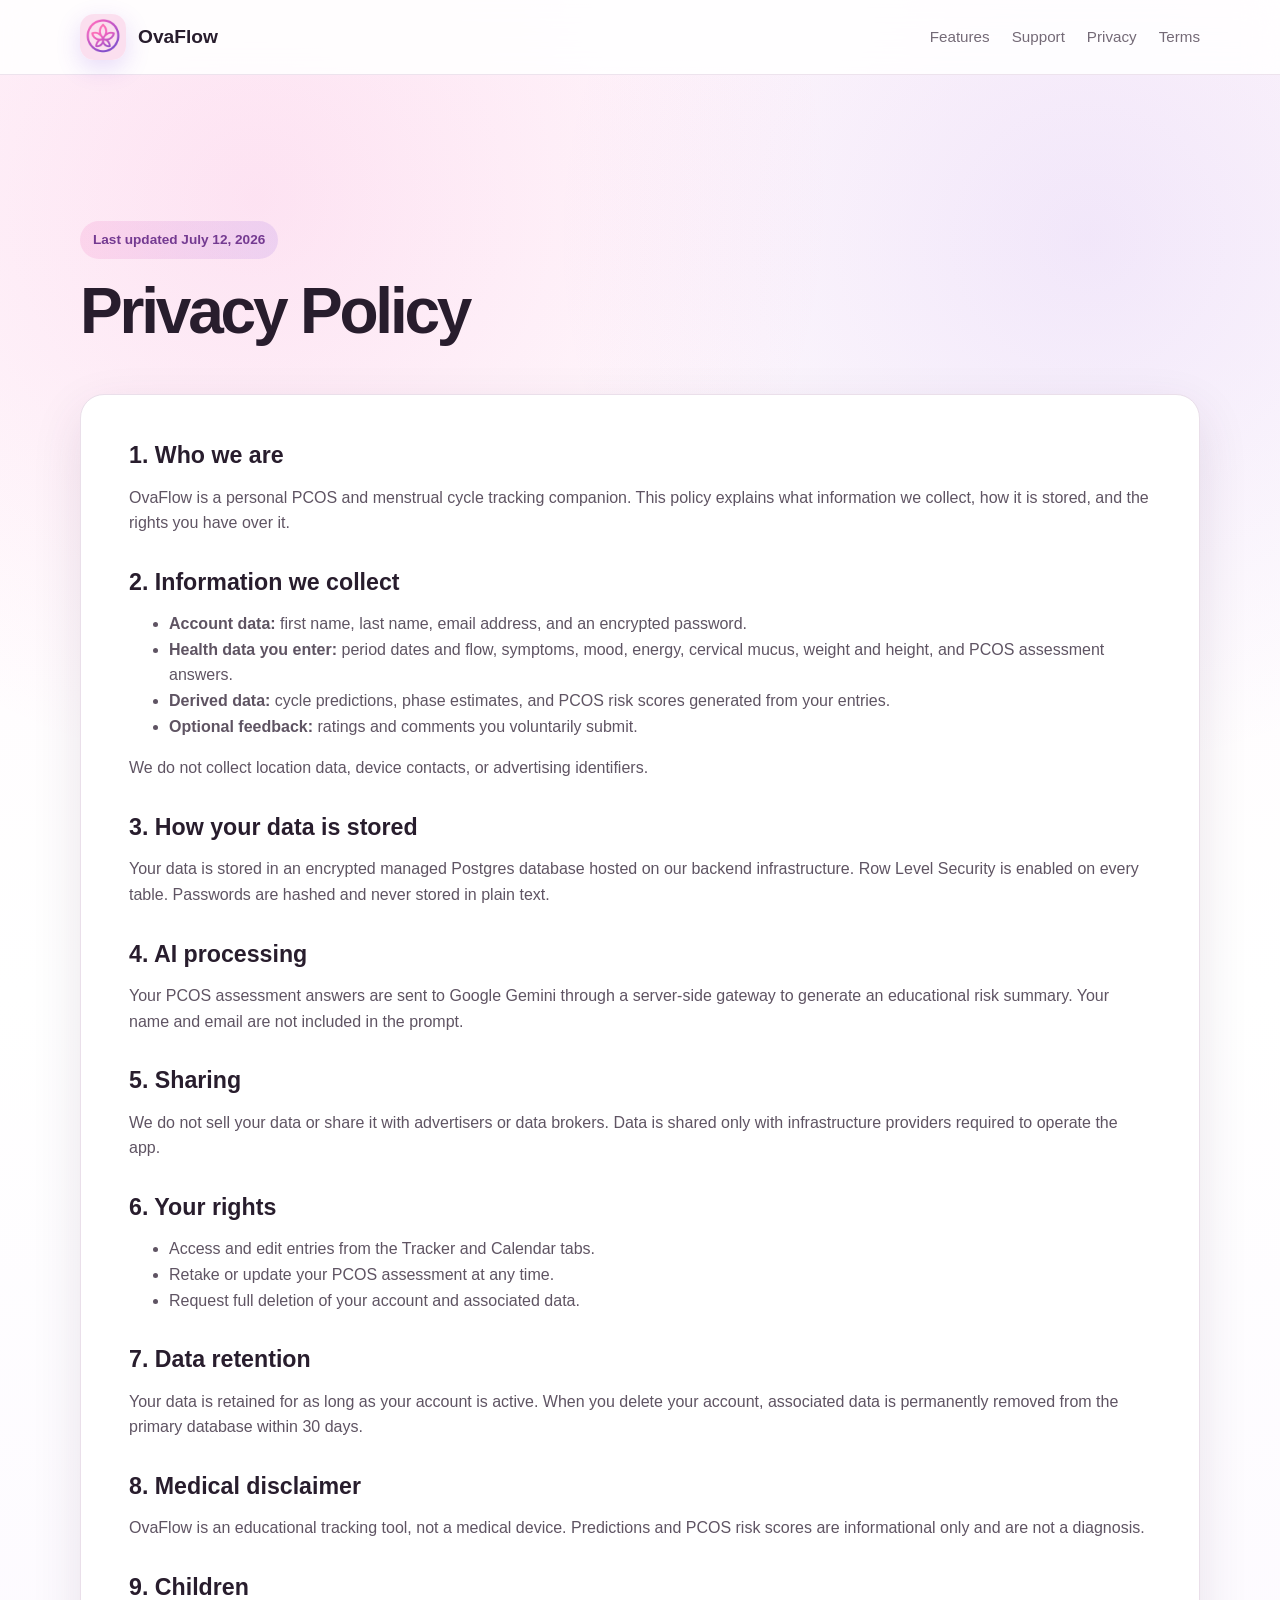
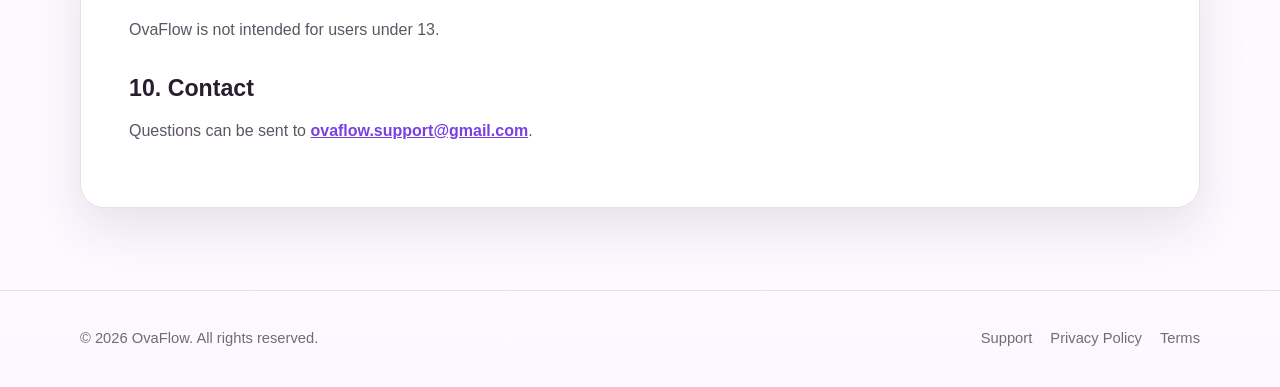
==== privacy.html @ c5e87efd "Add files via upload" ====
<!doctype html><html lang="en"><head><meta charset="utf-8"><meta name="viewport" content="width=device-width,initial-scale=1"><title>Privacy Policy — OvaFlow</title><link rel="icon" href="ovaflow-logo.png"><link rel="stylesheet" href="style.css"></head><body>
<header class="nav"><div class="container nav-inner"><a class="brand" href="index.html"><img src="ovaflow-logo.png" alt="OvaFlow logo"><span>OvaFlow</span></a><nav class="nav-links"><a href="index.html#features">Features</a><a href="support.html">Support</a><a href="privacy.html">Privacy</a><a href="terms.html">Terms</a></nav></div></header>
<main class="section"><div class="container"><div class="page-hero"><span class="eyebrow">Last updated July 12, 2026</span><h1>Privacy Policy</h1></div><article class="prose"><h2>1. Who we are</h2><p>OvaFlow is a personal PCOS and menstrual cycle tracking companion. This policy explains what information we collect, how it is stored, and the rights you have over it.</p><h2>2. Information we collect</h2><ul><li><strong>Account data:</strong> first name, last name, email address, and an encrypted password.</li><li><strong>Health data you enter:</strong> period dates and flow, symptoms, mood, energy, cervical mucus, weight and height, and PCOS assessment answers.</li><li><strong>Derived data:</strong> cycle predictions, phase estimates, and PCOS risk scores generated from your entries.</li><li><strong>Optional feedback:</strong> ratings and comments you voluntarily submit.</li></ul><p>We do not collect location data, device contacts, or advertising identifiers.</p><h2>3. How your data is stored</h2><p>Your data is stored in an encrypted managed Postgres database hosted on our backend infrastructure. Row Level Security is enabled on every table. Passwords are hashed and never stored in plain text.</p><h2>4. AI processing</h2><p>Your PCOS assessment answers are sent to Google Gemini through a server-side gateway to generate an educational risk summary. Your name and email are not included in the prompt.</p><h2>5. Sharing</h2><p>We do not sell your data or share it with advertisers or data brokers. Data is shared only with infrastructure providers required to operate the app.</p><h2>6. Your rights</h2><ul><li>Access and edit entries from the Tracker and Calendar tabs.</li><li>Retake or update your PCOS assessment at any time.</li><li>Request full deletion of your account and associated data.</li></ul><h2>7. Data retention</h2><p>Your data is retained for as long as your account is active. When you delete your account, associated data is permanently removed from the primary database within 30 days.</p><h2>8. Medical disclaimer</h2><p>OvaFlow is an educational tracking tool, not a medical device. Predictions and PCOS risk scores are informational only and are not a diagnosis.</p><h2>9. Children</h2><p>OvaFlow is not intended for users under 13.</p><h2>10. Contact</h2><p>Questions can be sent to <a href="mailto:ovaflow.support@gmail.com"><strong>ovaflow.support@gmail.com</strong></a>.</p></article></div></main><footer class="footer"><div class="container footer-inner"><div>© 2026 OvaFlow. All rights reserved.</div><div class="footer-links"><a href="support.html">Support</a><a href="privacy.html">Privacy Policy</a><a href="terms.html">Terms</a></div></div></footer></body></html>
---- style.css ----
:root{--text:#281d2d;--muted:#746a77;--pink:#ef3ba5;--purple:#7a3fe0;--border:#eadfea;--shadow:0 18px 50px rgba(70,40,80,.12)}
*{box-sizing:border-box}html{scroll-behavior:smooth}body{margin:0;font-family:Inter,-apple-system,BlinkMacSystemFont,"Segoe UI",sans-serif;color:var(--text);background:radial-gradient(circle at 20% 10%,rgba(239,59,165,.12),transparent 28%),radial-gradient(circle at 85% 12%,rgba(122,63,224,.1),transparent 26%),linear-gradient(180deg,#fff8fc,#fff 50%,#fcf8ff);line-height:1.6}a{color:inherit;text-decoration:none}img{display:block;max-width:100%}.container{width:min(1120px,calc(100% - 32px));margin:auto}.nav{position:sticky;top:0;z-index:10;background:rgba(255,255,255,.88);backdrop-filter:blur(16px);border-bottom:1px solid rgba(234,223,234,.85)}.nav-inner{min-height:74px;display:flex;align-items:center;justify-content:space-between;gap:22px}.brand{display:flex;align-items:center;gap:12px;font-weight:800;font-size:1.2rem}.brand img{width:46px;height:46px;border-radius:14px;object-fit:cover;box-shadow:0 8px 24px rgba(122,63,224,.18)}.nav-links{display:flex;gap:22px;color:var(--muted);font-size:.95rem}.nav-links a:hover{color:var(--purple)}.hero{padding:88px 0 72px}.hero-grid{display:grid;grid-template-columns:1.05fr .95fr;gap:64px;align-items:center}.eyebrow{display:inline-flex;padding:8px 13px;border-radius:999px;background:linear-gradient(90deg,rgba(239,59,165,.12),rgba(122,63,224,.12));color:#743a91;font-size:.85rem;font-weight:800;margin-bottom:20px}h1{margin:0 0 22px;font-size:clamp(2.8rem,6vw,5.1rem);line-height:1.02;letter-spacing:-.05em}.hero p{color:var(--muted);font-size:1.15rem;max-width:650px}.actions{display:flex;flex-wrap:wrap;gap:14px;margin-top:30px}.btn{min-height:50px;display:inline-flex;align-items:center;justify-content:center;padding:0 20px;border-radius:15px;font-weight:800;transition:.2s}.btn-primary{color:white;background:linear-gradient(90deg,var(--pink),var(--purple));box-shadow:0 14px 30px rgba(160,61,190,.24)}.btn-secondary{background:#fff;border:1px solid var(--border)}.btn:hover{transform:translateY(-2px)}.phone{width:min(390px,90vw);margin:auto;border:10px solid #211824;border-radius:44px;padding:8px;background:#211824;box-shadow:var(--shadow);overflow:hidden}.phone img{width:100%;border-radius:31px}.section{padding:82px 0}.section.alt{background:rgba(248,240,250,.68)}.section-head{max-width:720px;margin-bottom:38px}.section h2{margin:0 0 14px;font-size:clamp(2rem,4vw,3.15rem);line-height:1.1}.section-head p,.card p,.page-hero p{color:var(--muted)}.grid-3{display:grid;grid-template-columns:repeat(3,1fr);gap:22px}.card{background:#fff;border:1px solid var(--border);border-radius:22px;padding:25px;box-shadow:0 12px 34px rgba(69,35,78,.06)}.icon{width:50px;height:50px;display:grid;place-items:center;border-radius:15px;background:linear-gradient(145deg,rgba(239,59,165,.14),rgba(122,63,224,.14));margin-bottom:18px;font-size:1.3rem}.card h3{margin:0 0 8px}.notice{padding:20px 22px;border-radius:16px;border:1px solid var(--border);background:linear-gradient(90deg,rgba(239,59,165,.08),rgba(122,63,224,.08));color:#584c5c}.page-hero{padding:64px 0 28px}.page-hero h1{font-size:clamp(2.4rem,5vw,4.3rem)}.prose{background:#fff;border:1px solid var(--border);border-radius:24px;padding:clamp(24px,5vw,48px);box-shadow:var(--shadow)}.prose h2{margin-top:34px;font-size:1.45rem}.prose h2:first-child{margin-top:0}.prose p,.prose li{color:#5f5463}.prose a{color:var(--purple);text-decoration:underline}.faq details{background:#fff;border:1px solid var(--border);border-radius:16px;padding:18px 20px;margin-bottom:12px}.faq summary{cursor:pointer;font-weight:800}.faq p{color:var(--muted)}.footer{padding:36px 0;border-top:1px solid var(--border);color:var(--muted);font-size:.92rem}.footer-inner{display:flex;justify-content:space-between;gap:24px;flex-wrap:wrap}.footer-links{display:flex;gap:18px;flex-wrap:wrap}@media(max-width:860px){.hero-grid,.grid-3{grid-template-columns:1fr}.hero{padding-top:58px}.nav-links{display:none}}
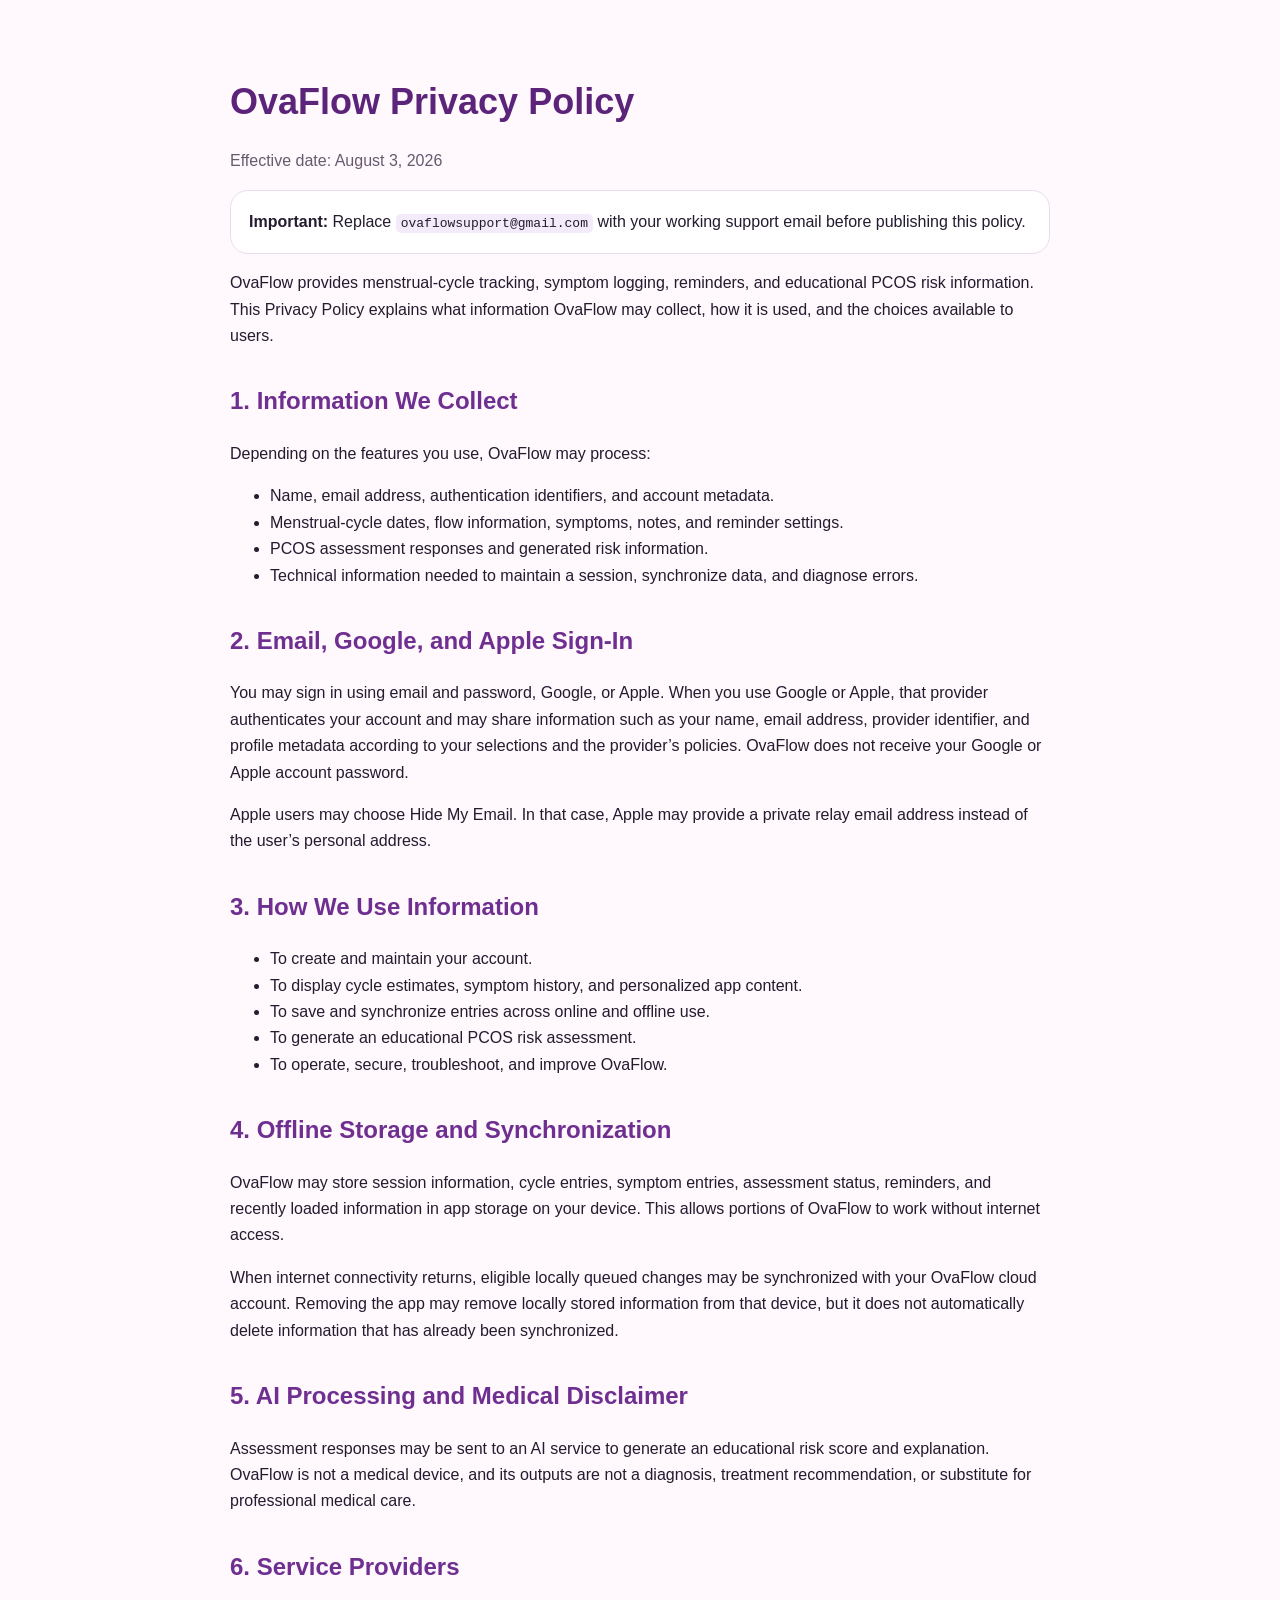
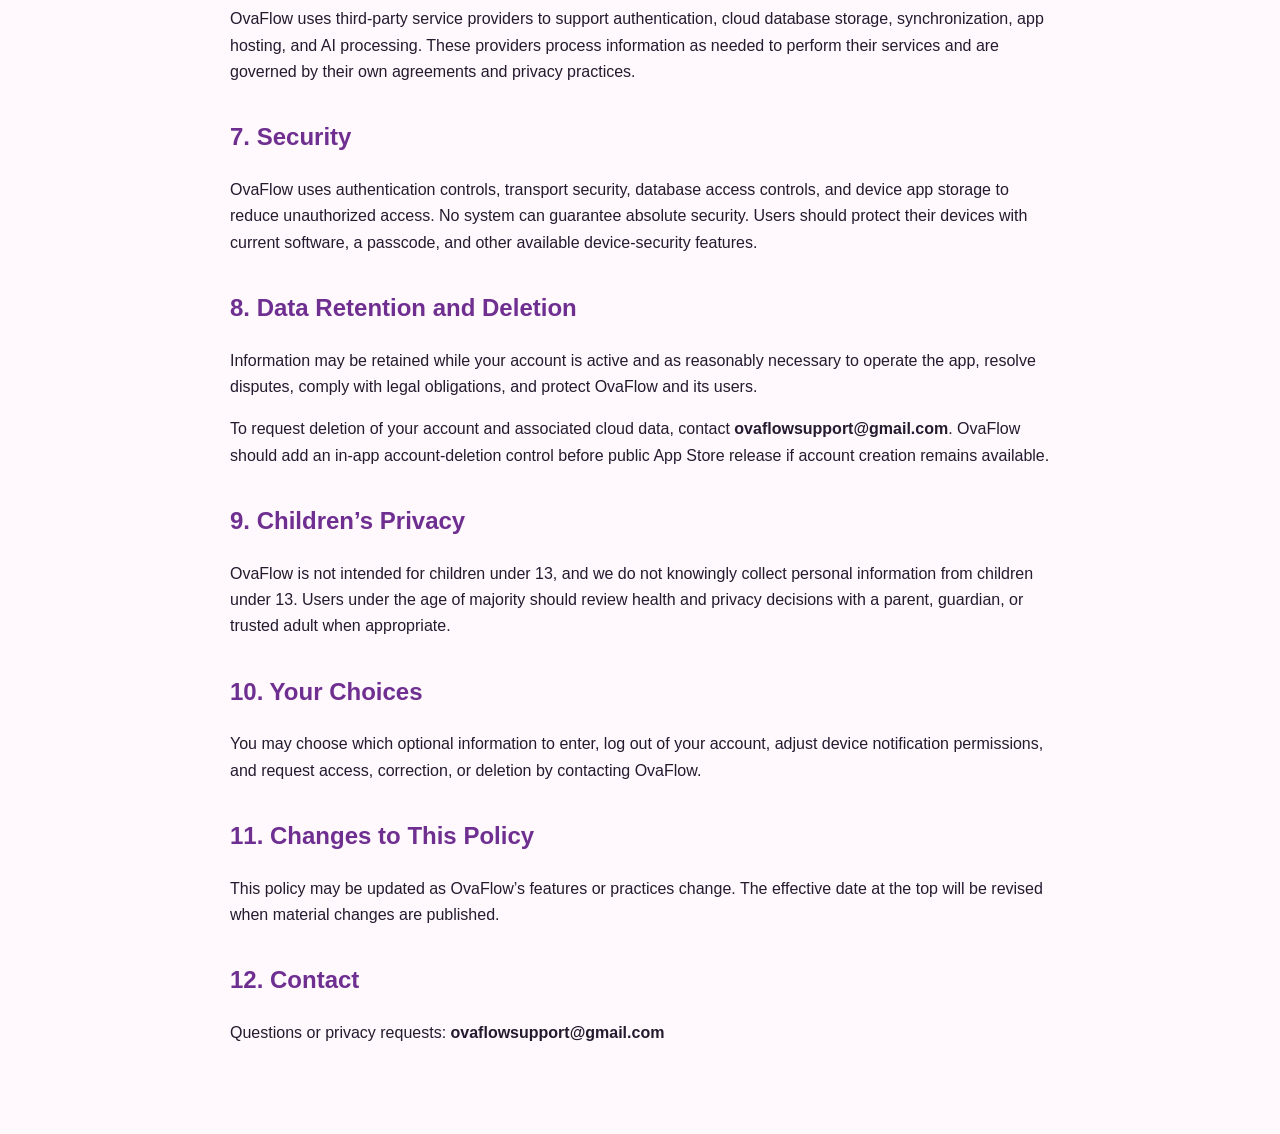
==== commit 502b1fed: "Add files via upload" ====
--- a/privacy.html
+++ b/privacy.html
@@ -1,3 +1,157 @@
-<!doctype html><html lang="en"><head><meta charset="utf-8"><meta name="viewport" content="width=device-width,initial-scale=1"><title>Privacy Policy — OvaFlow</title><link rel="icon" href="ovaflow-logo.png"><link rel="stylesheet" href="style.css"></head><body>
-<header class="nav"><div class="container nav-inner"><a class="brand" href="index.html"><img src="ovaflow-logo.png" alt="OvaFlow logo"><span>OvaFlow</span></a><nav class="nav-links"><a href="index.html#features">Features</a><a href="support.html">Support</a><a href="privacy.html">Privacy</a><a href="terms.html">Terms</a></nav></div></header>
-<main class="section"><div class="container"><div class="page-hero"><span class="eyebrow">Last updated July 12, 2026</span><h1>Privacy Policy</h1></div><article class="prose"><h2>1. Who we are</h2><p>OvaFlow is a personal PCOS and menstrual cycle tracking companion. This policy explains what information we collect, how it is stored, and the rights you have over it.</p><h2>2. Information we collect</h2><ul><li><strong>Account data:</strong> first name, last name, email address, and an encrypted password.</li><li><strong>Health data you enter:</strong> period dates and flow, symptoms, mood, energy, cervical mucus, weight and height, and PCOS assessment answers.</li><li><strong>Derived data:</strong> cycle predictions, phase estimates, and PCOS risk scores generated from your entries.</li><li><strong>Optional feedback:</strong> ratings and comments you voluntarily submit.</li></ul><p>We do not collect location data, device contacts, or advertising identifiers.</p><h2>3. How your data is stored</h2><p>Your data is stored in an encrypted managed Postgres database hosted on our backend infrastructure. Row Level Security is enabled on every table. Passwords are hashed and never stored in plain text.</p><h2>4. AI processing</h2><p>Your PCOS assessment answers are sent to Google Gemini through a server-side gateway to generate an educational risk summary. Your name and email are not included in the prompt.</p><h2>5. Sharing</h2><p>We do not sell your data or share it with advertisers or data brokers. Data is shared only with infrastructure providers required to operate the app.</p><h2>6. Your rights</h2><ul><li>Access and edit entries from the Tracker and Calendar tabs.</li><li>Retake or update your PCOS assessment at any time.</li><li>Request full deletion of your account and associated data.</li></ul><h2>7. Data retention</h2><p>Your data is retained for as long as your account is active. When you delete your account, associated data is permanently removed from the primary database within 30 days.</p><h2>8. Medical disclaimer</h2><p>OvaFlow is an educational tracking tool, not a medical device. Predictions and PCOS risk scores are informational only and are not a diagnosis.</p><h2>9. Children</h2><p>OvaFlow is not intended for users under 13.</p><h2>10. Contact</h2><p>Questions can be sent to <a href="mailto:ovaflow.support@gmail.com"><strong>ovaflow.support@gmail.com</strong></a>.</p></article></div></main><footer class="footer"><div class="container footer-inner"><div>© 2026 OvaFlow. All rights reserved.</div><div class="footer-links"><a href="support.html">Support</a><a href="privacy.html">Privacy Policy</a><a href="terms.html">Terms</a></div></div></footer></body></html>
+<!doctype html>
+<html lang="en">
+<head>
+  <meta charset="utf-8" />
+  <meta name="viewport" content="width=device-width, initial-scale=1" />
+  <title>OvaFlow Privacy Policy</title>
+  <meta
+    name="description"
+    content="Privacy Policy for OvaFlow, a PCOS and menstrual-cycle tracking application."
+  />
+  <style>
+    :root { color-scheme: light; font-family: -apple-system, BlinkMacSystemFont, "Segoe UI", sans-serif; }
+    body { margin: 0; background: #fff8fc; color: #241b2f; line-height: 1.65; }
+    main { max-width: 820px; margin: 0 auto; padding: 48px 22px 72px; }
+    h1 { color: #5b247a; font-size: 2.25rem; margin-bottom: .25rem; }
+    h2 { color: #6f2f91; margin-top: 2rem; }
+    .meta, .note { color: #665b6e; }
+    .card { background: white; border: 1px solid #eadcf0; border-radius: 18px; padding: 18px; }
+    a { color: #6f2f91; }
+    code { background: #f3eafa; padding: 2px 5px; border-radius: 5px; }
+  </style>
+</head>
+<body>
+<main>
+  <h1>OvaFlow Privacy Policy</h1>
+  <p class="meta">Effective date: August 3, 2026</p>
+
+  <div class="card">
+    <strong>Important:</strong> Replace
+    <code>ovaflowsupport@gmail.com</code> with your working support
+    email before publishing this policy.
+  </div>
+
+  <p>
+    OvaFlow provides menstrual-cycle tracking, symptom logging,
+    reminders, and educational PCOS risk information. This Privacy
+    Policy explains what information OvaFlow may collect, how it is
+    used, and the choices available to users.
+  </p>
+
+  <h2>1. Information We Collect</h2>
+  <p>Depending on the features you use, OvaFlow may process:</p>
+  <ul>
+    <li>Name, email address, authentication identifiers, and account metadata.</li>
+    <li>Menstrual-cycle dates, flow information, symptoms, notes, and reminder settings.</li>
+    <li>PCOS assessment responses and generated risk information.</li>
+    <li>Technical information needed to maintain a session, synchronize data, and diagnose errors.</li>
+  </ul>
+
+  <h2>2. Email, Google, and Apple Sign-In</h2>
+  <p>
+    You may sign in using email and password, Google, or Apple.
+    When you use Google or Apple, that provider authenticates your
+    account and may share information such as your name, email address,
+    provider identifier, and profile metadata according to your
+    selections and the provider’s policies. OvaFlow does not receive
+    your Google or Apple account password.
+  </p>
+  <p>
+    Apple users may choose Hide My Email. In that case, Apple may
+    provide a private relay email address instead of the user’s personal
+    address.
+  </p>
+
+  <h2>3. How We Use Information</h2>
+  <ul>
+    <li>To create and maintain your account.</li>
+    <li>To display cycle estimates, symptom history, and personalized app content.</li>
+    <li>To save and synchronize entries across online and offline use.</li>
+    <li>To generate an educational PCOS risk assessment.</li>
+    <li>To operate, secure, troubleshoot, and improve OvaFlow.</li>
+  </ul>
+
+  <h2>4. Offline Storage and Synchronization</h2>
+  <p>
+    OvaFlow may store session information, cycle entries, symptom
+    entries, assessment status, reminders, and recently loaded
+    information in app storage on your device. This allows portions of
+    OvaFlow to work without internet access.
+  </p>
+  <p>
+    When internet connectivity returns, eligible locally queued changes
+    may be synchronized with your OvaFlow cloud account. Removing the
+    app may remove locally stored information from that device, but it
+    does not automatically delete information that has already been
+    synchronized.
+  </p>
+
+  <h2>5. AI Processing and Medical Disclaimer</h2>
+  <p>
+    Assessment responses may be sent to an AI service to generate an
+    educational risk score and explanation. OvaFlow is not a medical
+    device, and its outputs are not a diagnosis, treatment
+    recommendation, or substitute for professional medical care.
+  </p>
+
+  <h2>6. Service Providers</h2>
+  <p>
+    OvaFlow uses third-party service providers to support authentication,
+    cloud database storage, synchronization, app hosting, and AI
+    processing. These providers process information as needed to perform
+    their services and are governed by their own agreements and privacy
+    practices.
+  </p>
+
+  <h2>7. Security</h2>
+  <p>
+    OvaFlow uses authentication controls, transport security, database
+    access controls, and device app storage to reduce unauthorized
+    access. No system can guarantee absolute security. Users should
+    protect their devices with current software, a passcode, and other
+    available device-security features.
+  </p>
+
+  <h2>8. Data Retention and Deletion</h2>
+  <p>
+    Information may be retained while your account is active and as
+    reasonably necessary to operate the app, resolve disputes, comply
+    with legal obligations, and protect OvaFlow and its users.
+  </p>
+  <p>
+    To request deletion of your account and associated cloud data,
+    contact <strong>ovaflowsupport@gmail.com</strong>. OvaFlow should
+    add an in-app account-deletion control before public App Store
+    release if account creation remains available.
+  </p>
+
+  <h2>9. Children’s Privacy</h2>
+  <p>
+    OvaFlow is not intended for children under 13, and we do not
+    knowingly collect personal information from children under 13.
+    Users under the age of majority should review health and privacy
+    decisions with a parent, guardian, or trusted adult when
+    appropriate.
+  </p>
+
+  <h2>10. Your Choices</h2>
+  <p>
+    You may choose which optional information to enter, log out of your
+    account, adjust device notification permissions, and request access,
+    correction, or deletion by contacting OvaFlow.
+  </p>
+
+  <h2>11. Changes to This Policy</h2>
+  <p>
+    This policy may be updated as OvaFlow’s features or practices
+    change. The effective date at the top will be revised when material
+    changes are published.
+  </p>
+
+  <h2>12. Contact</h2>
+  <p>
+    Questions or privacy requests: <strong>ovaflowsupport@gmail.com</strong>
+  </p>
+</main>
+</body>
+</html>
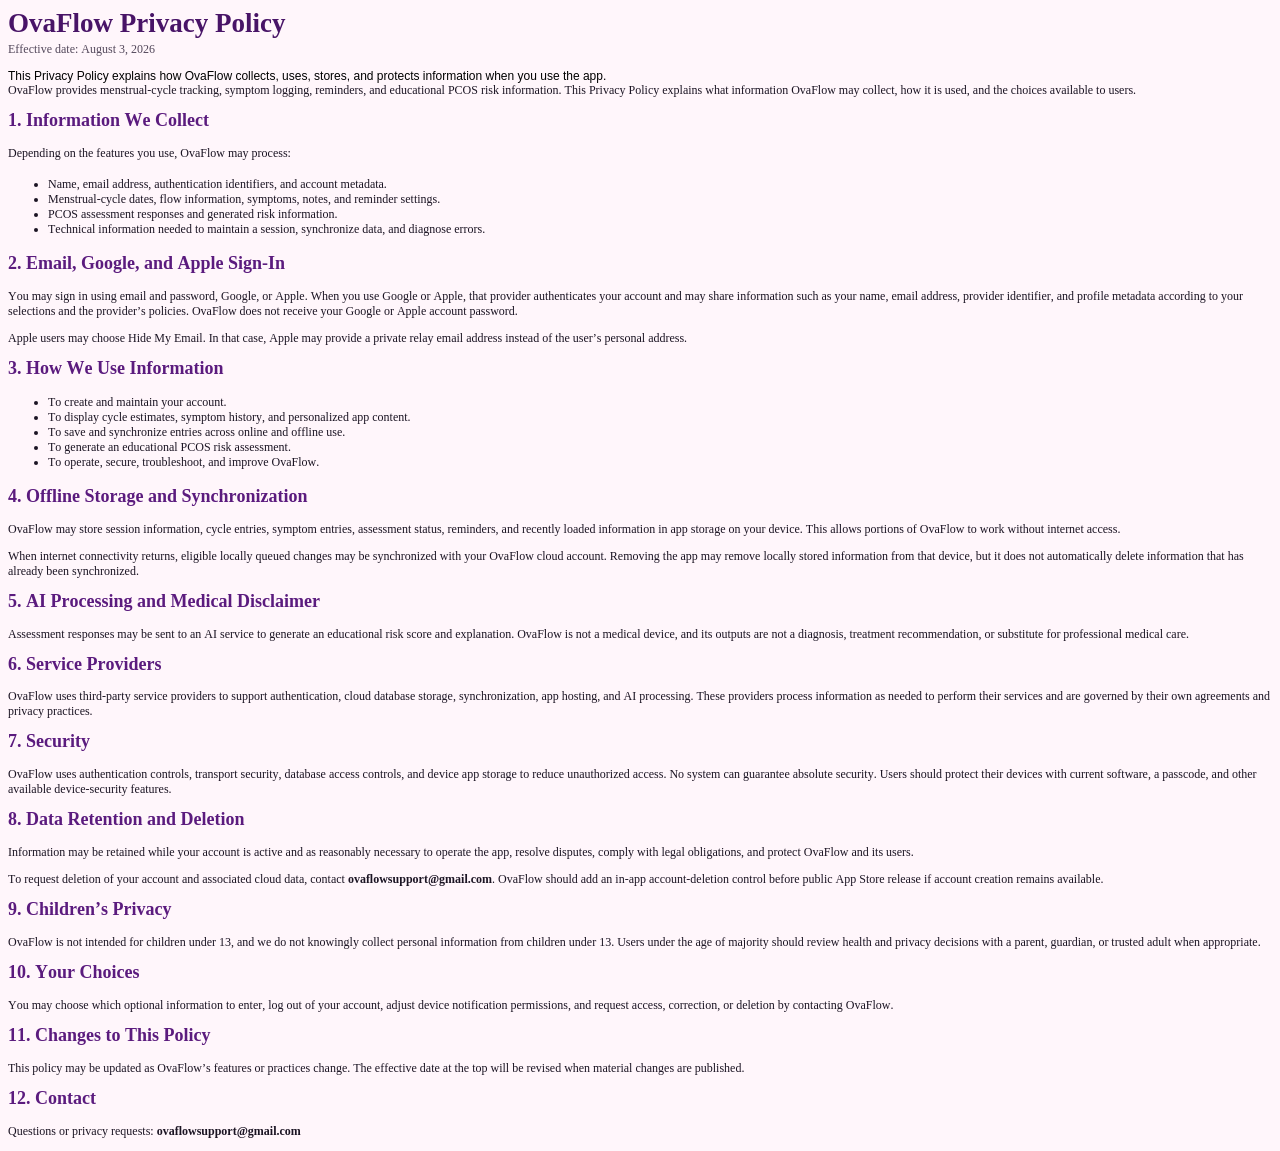
==== commit ee0dc66d: "Add files via upload" ====
--- a/privacy.html
+++ b/privacy.html
@@ -1,157 +1,66 @@
-<!doctype html>
-<html lang="en">
+<!DOCTYPE html PUBLIC "-//W3C//DTD HTML 4.01//EN" "http://www.w3.org/TR/html4/strict.dtd">
+<html>
 <head>
-  <meta charset="utf-8" />
-  <meta name="viewport" content="width=device-width, initial-scale=1" />
-  <title>OvaFlow Privacy Policy</title>
-  <meta
-    name="description"
-    content="Privacy Policy for OvaFlow, a PCOS and menstrual-cycle tracking application."
-  />
-  <style>
-    :root { color-scheme: light; font-family: -apple-system, BlinkMacSystemFont, "Segoe UI", sans-serif; }
-    body { margin: 0; background: #fff8fc; color: #241b2f; line-height: 1.65; }
-    main { max-width: 820px; margin: 0 auto; padding: 48px 22px 72px; }
-    h1 { color: #5b247a; font-size: 2.25rem; margin-bottom: .25rem; }
-    h2 { color: #6f2f91; margin-top: 2rem; }
-    .meta, .note { color: #665b6e; }
-    .card { background: white; border: 1px solid #eadcf0; border-radius: 18px; padding: 18px; }
-    a { color: #6f2f91; }
-    code { background: #f3eafa; padding: 2px 5px; border-radius: 5px; }
+  <meta http-equiv="Content-Type" content="text/html; charset=utf-8">
+  <meta http-equiv="Content-Style-Type" content="text/css">
+  <title></title>
+  <meta name="Description" content="Privacy Policy for OvaFlow, a PCOS and menstrual-cycle tracking application.">
+  <meta name="Generator" content="Cocoa HTML Writer">
+  <meta name="CocoaVersion" content="2685.3">
+  <style type="text/css">
+    body {background-color: #fff6fb}
+    p.p2 {margin: 0.0px 0.0px 12.0px 0.0px; font: 12.0px 'Helvetica Neue'; color: #53485b; -webkit-text-stroke: #53485b}
+    p.p3 {margin: 0.0px 0.0px 0.0px 0.0px; font: 12.0px Helvetica; -webkit-text-stroke: #000000}
+    p.p4 {margin: 0.0px 0.0px 12.0px 0.0px; font: 12.0px 'Helvetica Neue'; color: #1b1423; -webkit-text-stroke: #1b1423}
+    li.li6 {margin: 0.0px 0.0px 0.0px 0.0px; font: 12.0px 'Helvetica Neue'; color: #1b1423; -webkit-text-stroke: #1b1423}
+    span.s1 {font-kerning: none}
+    span.s2 {-webkit-text-stroke: 0px #000000}
+    ul.ul1 {list-style-type: disc}
   </style>
 </head>
 <body>
-<main>
-  <h1>OvaFlow Privacy Policy</h1>
-  <p class="meta">Effective date: August 3, 2026</p>
-
-  <div class="card">
-    <strong>Important:</strong> Replace
-    <code>ovaflowsupport@gmail.com</code> with your working support
-    email before publishing this policy.
-  </div>
-
-  <p>
-    OvaFlow provides menstrual-cycle tracking, symptom logging,
-    reminders, and educational PCOS risk information. This Privacy
-    Policy explains what information OvaFlow may collect, how it is
-    used, and the choices available to users.
-  </p>
-
-  <h2>1. Information We Collect</h2>
-  <p>Depending on the features you use, OvaFlow may process:</p>
-  <ul>
-    <li>Name, email address, authentication identifiers, and account metadata.</li>
-    <li>Menstrual-cycle dates, flow information, symptoms, notes, and reminder settings.</li>
-    <li>PCOS assessment responses and generated risk information.</li>
-    <li>Technical information needed to maintain a session, synchronize data, and diagnose errors.</li>
-  </ul>
-
-  <h2>2. Email, Google, and Apple Sign-In</h2>
-  <p>
-    You may sign in using email and password, Google, or Apple.
-    When you use Google or Apple, that provider authenticates your
-    account and may share information such as your name, email address,
-    provider identifier, and profile metadata according to your
-    selections and the provider’s policies. OvaFlow does not receive
-    your Google or Apple account password.
-  </p>
-  <p>
-    Apple users may choose Hide My Email. In that case, Apple may
-    provide a private relay email address instead of the user’s personal
-    address.
-  </p>
-
-  <h2>3. How We Use Information</h2>
-  <ul>
-    <li>To create and maintain your account.</li>
-    <li>To display cycle estimates, symptom history, and personalized app content.</li>
-    <li>To save and synchronize entries across online and offline use.</li>
-    <li>To generate an educational PCOS risk assessment.</li>
-    <li>To operate, secure, troubleshoot, and improve OvaFlow.</li>
-  </ul>
-
-  <h2>4. Offline Storage and Synchronization</h2>
-  <p>
-    OvaFlow may store session information, cycle entries, symptom
-    entries, assessment status, reminders, and recently loaded
-    information in app storage on your device. This allows portions of
-    OvaFlow to work without internet access.
-  </p>
-  <p>
-    When internet connectivity returns, eligible locally queued changes
-    may be synchronized with your OvaFlow cloud account. Removing the
-    app may remove locally stored information from that device, but it
-    does not automatically delete information that has already been
-    synchronized.
-  </p>
-
-  <h2>5. AI Processing and Medical Disclaimer</h2>
-  <p>
-    Assessment responses may be sent to an AI service to generate an
-    educational risk score and explanation. OvaFlow is not a medical
-    device, and its outputs are not a diagnosis, treatment
-    recommendation, or substitute for professional medical care.
-  </p>
-
-  <h2>6. Service Providers</h2>
-  <p>
-    OvaFlow uses third-party service providers to support authentication,
-    cloud database storage, synchronization, app hosting, and AI
-    processing. These providers process information as needed to perform
-    their services and are governed by their own agreements and privacy
-    practices.
-  </p>
-
-  <h2>7. Security</h2>
-  <p>
-    OvaFlow uses authentication controls, transport security, database
-    access controls, and device app storage to reduce unauthorized
-    access. No system can guarantee absolute security. Users should
-    protect their devices with current software, a passcode, and other
-    available device-security features.
-  </p>
-
-  <h2>8. Data Retention and Deletion</h2>
-  <p>
-    Information may be retained while your account is active and as
-    reasonably necessary to operate the app, resolve disputes, comply
-    with legal obligations, and protect OvaFlow and its users.
-  </p>
-  <p>
-    To request deletion of your account and associated cloud data,
-    contact <strong>ovaflowsupport@gmail.com</strong>. OvaFlow should
-    add an in-app account-deletion control before public App Store
-    release if account creation remains available.
-  </p>
-
-  <h2>9. Children’s Privacy</h2>
-  <p>
-    OvaFlow is not intended for children under 13, and we do not
-    knowingly collect personal information from children under 13.
-    Users under the age of majority should review health and privacy
-    decisions with a parent, guardian, or trusted adult when
-    appropriate.
-  </p>
-
-  <h2>10. Your Choices</h2>
-  <p>
-    You may choose which optional information to enter, log out of your
-    account, adjust device notification permissions, and request access,
-    correction, or deletion by contacting OvaFlow.
-  </p>
-
-  <h2>11. Changes to This Policy</h2>
-  <p>
-    This policy may be updated as OvaFlow’s features or practices
-    change. The effective date at the top will be revised when material
-    changes are published.
-  </p>
-
-  <h2>12. Contact</h2>
-  <p>
-    Questions or privacy requests: <strong>ovaflowsupport@gmail.com</strong>
-  </p>
-</main>
+<h1 style="margin: 0.0px 0.0px 3.0px 0.0px; font: 27.0px 'Helvetica Neue'; color: #481467; -webkit-text-stroke: #481467"><span class="s1"><b>OvaFlow Privacy Policy</b></span></h1>
+<p class="p2"><span class="s1">Effective date: August 3, 2026</span></p>
+<p class="p3"><span class="s1">This Privacy Policy explains how OvaFlow collects, uses, stores, and protects information when you use the app.</span></p>
+<p class="p4"><span class="s1">OvaFlow provides menstrual-cycle tracking, symptom logging, reminders, and educational PCOS risk information. This Privacy Policy explains what information OvaFlow may collect, how it is used, and the choices available to users.</span></p>
+<h2 style="margin: 0.0px 0.0px 14.9px 0.0px; font: 18.0px 'Helvetica Neue'; color: #5b1b7e; -webkit-text-stroke: #5b1b7e"><span class="s1"><b>1. Information We Collect</b></span></h2>
+<p class="p4"><span class="s1">Depending on the features you use, OvaFlow may process:</span></p>
+<ul class="ul1">
+  <li class="li6"><span class="s2"></span><span class="s1">Name, email address, authentication identifiers, and account metadata.</span></li>
+  <li class="li6"><span class="s2"></span><span class="s1">Menstrual-cycle dates, flow information, symptoms, notes, and reminder settings.</span></li>
+  <li class="li6"><span class="s2"></span><span class="s1">PCOS assessment responses and generated risk information.</span></li>
+  <li class="li6"><span class="s2"></span><span class="s1">Technical information needed to maintain a session, synchronize data, and diagnose errors.</span></li>
+</ul>
+<h2 style="margin: 0.0px 0.0px 14.9px 0.0px; font: 18.0px 'Helvetica Neue'; color: #5b1b7e; -webkit-text-stroke: #5b1b7e"><span class="s1"><b>2. Email, Google, and Apple Sign-In</b></span></h2>
+<p class="p4"><span class="s1">You may sign in using email and password, Google, or Apple. When you use Google or Apple, that provider authenticates your account and may share information such as your name, email address, provider identifier, and profile metadata according to your selections and the provider’s policies. OvaFlow does not receive your Google or Apple account password.</span></p>
+<p class="p4"><span class="s1">Apple users may choose Hide My Email. In that case, Apple may provide a private relay email address instead of the user’s personal address.</span></p>
+<h2 style="margin: 0.0px 0.0px 14.9px 0.0px; font: 18.0px 'Helvetica Neue'; color: #5b1b7e; -webkit-text-stroke: #5b1b7e"><span class="s1"><b>3. How We Use Information</b></span></h2>
+<ul class="ul1">
+  <li class="li6"><span class="s2"></span><span class="s1">To create and maintain your account.</span></li>
+  <li class="li6"><span class="s2"></span><span class="s1">To display cycle estimates, symptom history, and personalized app content.</span></li>
+  <li class="li6"><span class="s2"></span><span class="s1">To save and synchronize entries across online and offline use.</span></li>
+  <li class="li6"><span class="s2"></span><span class="s1">To generate an educational PCOS risk assessment.</span></li>
+  <li class="li6"><span class="s2"></span><span class="s1">To operate, secure, troubleshoot, and improve OvaFlow.</span></li>
+</ul>
+<h2 style="margin: 0.0px 0.0px 14.9px 0.0px; font: 18.0px 'Helvetica Neue'; color: #5b1b7e; -webkit-text-stroke: #5b1b7e"><span class="s1"><b>4. Offline Storage and Synchronization</b></span></h2>
+<p class="p4"><span class="s1">OvaFlow may store session information, cycle entries, symptom entries, assessment status, reminders, and recently loaded information in app storage on your device. This allows portions of OvaFlow to work without internet access.</span></p>
+<p class="p4"><span class="s1">When internet connectivity returns, eligible locally queued changes may be synchronized with your OvaFlow cloud account. Removing the app may remove locally stored information from that device, but it does not automatically delete information that has already been synchronized.</span></p>
+<h2 style="margin: 0.0px 0.0px 14.9px 0.0px; font: 18.0px 'Helvetica Neue'; color: #5b1b7e; -webkit-text-stroke: #5b1b7e"><span class="s1"><b>5. AI Processing and Medical Disclaimer</b></span></h2>
+<p class="p4"><span class="s1">Assessment responses may be sent to an AI service to generate an educational risk score and explanation. OvaFlow is not a medical device, and its outputs are not a diagnosis, treatment recommendation, or substitute for professional medical care.</span></p>
+<h2 style="margin: 0.0px 0.0px 14.9px 0.0px; font: 18.0px 'Helvetica Neue'; color: #5b1b7e; -webkit-text-stroke: #5b1b7e"><span class="s1"><b>6. Service Providers</b></span></h2>
+<p class="p4"><span class="s1">OvaFlow uses third-party service providers to support authentication, cloud database storage, synchronization, app hosting, and AI processing. These providers process information as needed to perform their services and are governed by their own agreements and privacy practices.</span></p>
+<h2 style="margin: 0.0px 0.0px 14.9px 0.0px; font: 18.0px 'Helvetica Neue'; color: #5b1b7e; -webkit-text-stroke: #5b1b7e"><span class="s1"><b>7. Security</b></span></h2>
+<p class="p4"><span class="s1">OvaFlow uses authentication controls, transport security, database access controls, and device app storage to reduce unauthorized access. No system can guarantee absolute security. Users should protect their devices with current software, a passcode, and other available device-security features.</span></p>
+<h2 style="margin: 0.0px 0.0px 14.9px 0.0px; font: 18.0px 'Helvetica Neue'; color: #5b1b7e; -webkit-text-stroke: #5b1b7e"><span class="s1"><b>8. Data Retention and Deletion</b></span></h2>
+<p class="p4"><span class="s1">Information may be retained while your account is active and as reasonably necessary to operate the app, resolve disputes, comply with legal obligations, and protect OvaFlow and its users.</span></p>
+<p class="p4"><span class="s1">To request deletion of your account and associated cloud data, contact <b>ovaflowsupport@gmail.com</b>. OvaFlow should add an in-app account-deletion control before public App Store release if account creation remains available.</span></p>
+<h2 style="margin: 0.0px 0.0px 14.9px 0.0px; font: 18.0px 'Helvetica Neue'; color: #5b1b7e; -webkit-text-stroke: #5b1b7e"><span class="s1"><b>9. Children’s Privacy</b></span></h2>
+<p class="p4"><span class="s1">OvaFlow is not intended for children under 13, and we do not knowingly collect personal information from children under 13. Users under the age of majority should review health and privacy decisions with a parent, guardian, or trusted adult when appropriate.</span></p>
+<h2 style="margin: 0.0px 0.0px 14.9px 0.0px; font: 18.0px 'Helvetica Neue'; color: #5b1b7e; -webkit-text-stroke: #5b1b7e"><span class="s1"><b>10. Your Choices</b></span></h2>
+<p class="p4"><span class="s1">You may choose which optional information to enter, log out of your account, adjust device notification permissions, and request access, correction, or deletion by contacting OvaFlow.</span></p>
+<h2 style="margin: 0.0px 0.0px 14.9px 0.0px; font: 18.0px 'Helvetica Neue'; color: #5b1b7e; -webkit-text-stroke: #5b1b7e"><span class="s1"><b>11. Changes to This Policy</b></span></h2>
+<p class="p4"><span class="s1">This policy may be updated as OvaFlow’s features or practices change. The effective date at the top will be revised when material changes are published.</span></p>
+<h2 style="margin: 0.0px 0.0px 14.9px 0.0px; font: 18.0px 'Helvetica Neue'; color: #5b1b7e; -webkit-text-stroke: #5b1b7e"><span class="s1"><b>12. Contact</b></span></h2>
+<p class="p4"><span class="s1">Questions or privacy requests: <b>ovaflowsupport@gmail.com</b><b></b></span></p>
 </body>
 </html>
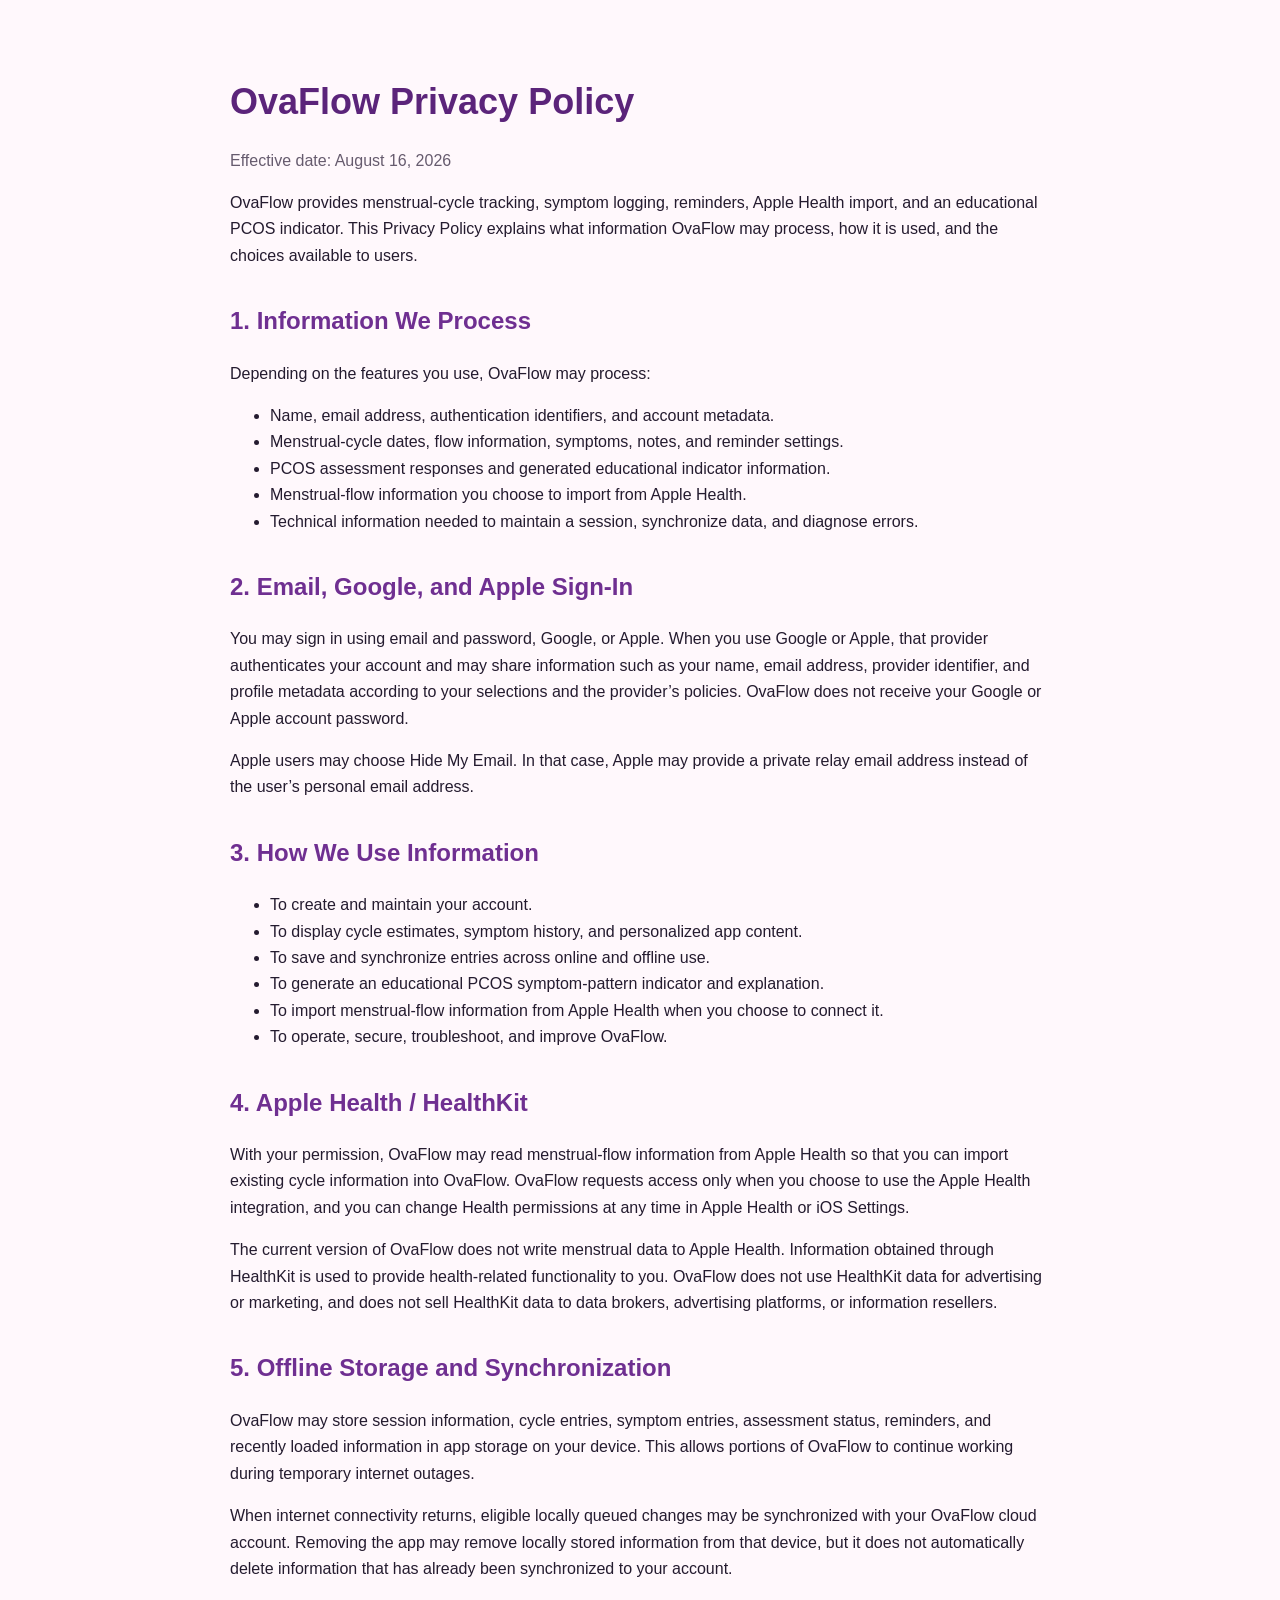
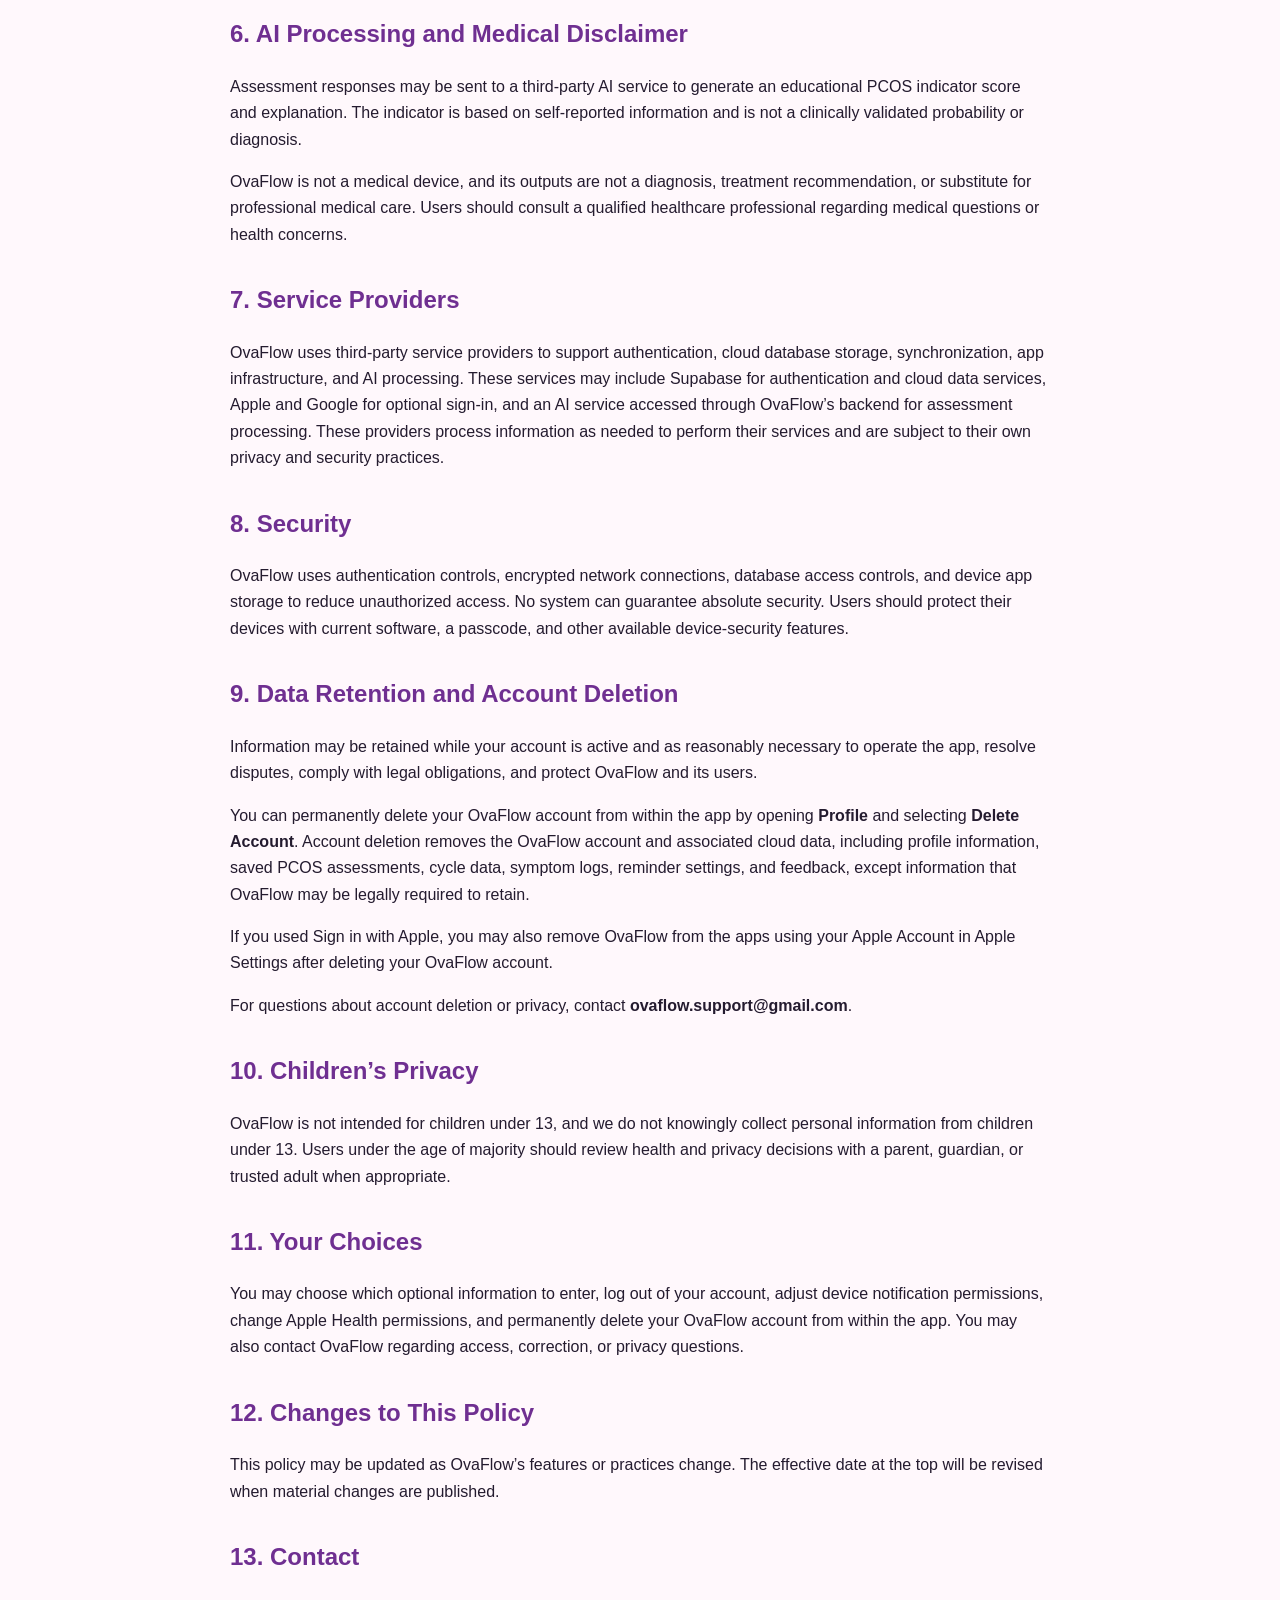
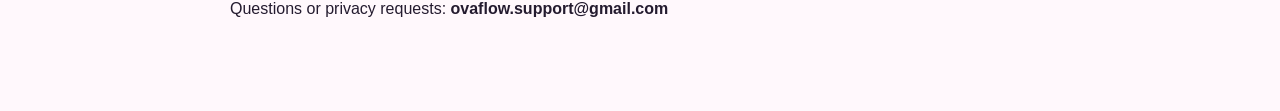
==== commit a0be48eb: "Add files via upload" ====
--- a/privacy.html
+++ b/privacy.html
@@ -1,66 +1,187 @@
-<!DOCTYPE html PUBLIC "-//W3C//DTD HTML 4.01//EN" "http://www.w3.org/TR/html4/strict.dtd">
-<html>
+<!doctype html>
+<html lang="en">
 <head>
-  <meta http-equiv="Content-Type" content="text/html; charset=utf-8">
-  <meta http-equiv="Content-Style-Type" content="text/css">
-  <title></title>
-  <meta name="Description" content="Privacy Policy for OvaFlow, a PCOS and menstrual-cycle tracking application.">
-  <meta name="Generator" content="Cocoa HTML Writer">
-  <meta name="CocoaVersion" content="2685.3">
-  <style type="text/css">
-    body {background-color: #fff6fb}
-    p.p2 {margin: 0.0px 0.0px 12.0px 0.0px; font: 12.0px 'Helvetica Neue'; color: #53485b; -webkit-text-stroke: #53485b}
-    p.p3 {margin: 0.0px 0.0px 0.0px 0.0px; font: 12.0px Helvetica; -webkit-text-stroke: #000000}
-    p.p4 {margin: 0.0px 0.0px 12.0px 0.0px; font: 12.0px 'Helvetica Neue'; color: #1b1423; -webkit-text-stroke: #1b1423}
-    li.li6 {margin: 0.0px 0.0px 0.0px 0.0px; font: 12.0px 'Helvetica Neue'; color: #1b1423; -webkit-text-stroke: #1b1423}
-    span.s1 {font-kerning: none}
-    span.s2 {-webkit-text-stroke: 0px #000000}
-    ul.ul1 {list-style-type: disc}
+  <meta charset="utf-8" />
+  <meta name="viewport" content="width=device-width, initial-scale=1" />
+  <title>OvaFlow Privacy Policy</title>
+  <meta
+    name="description"
+    content="Privacy Policy for OvaFlow, a PCOS and menstrual-cycle tracking application."
+  />
+  <style>
+    :root { color-scheme: light; font-family: -apple-system, BlinkMacSystemFont, "Segoe UI", sans-serif; }
+    body { margin: 0; background: #fff8fc; color: #241b2f; line-height: 1.65; }
+    main { max-width: 820px; margin: 0 auto; padding: 48px 22px 72px; }
+    h1 { color: #5b247a; font-size: 2.25rem; margin-bottom: .25rem; }
+    h2 { color: #6f2f91; margin-top: 2rem; }
+    .meta, .note { color: #665b6e; }
+    .card { background: white; border: 1px solid #eadcf0; border-radius: 18px; padding: 18px; }
+    a { color: #6f2f91; }
+    code { background: #f3eafa; padding: 2px 5px; border-radius: 5px; }
   </style>
 </head>
 <body>
-<h1 style="margin: 0.0px 0.0px 3.0px 0.0px; font: 27.0px 'Helvetica Neue'; color: #481467; -webkit-text-stroke: #481467"><span class="s1"><b>OvaFlow Privacy Policy</b></span></h1>
-<p class="p2"><span class="s1">Effective date: August 3, 2026</span></p>
-<p class="p3"><span class="s1">This Privacy Policy explains how OvaFlow collects, uses, stores, and protects information when you use the app.</span></p>
-<p class="p4"><span class="s1">OvaFlow provides menstrual-cycle tracking, symptom logging, reminders, and educational PCOS risk information. This Privacy Policy explains what information OvaFlow may collect, how it is used, and the choices available to users.</span></p>
-<h2 style="margin: 0.0px 0.0px 14.9px 0.0px; font: 18.0px 'Helvetica Neue'; color: #5b1b7e; -webkit-text-stroke: #5b1b7e"><span class="s1"><b>1. Information We Collect</b></span></h2>
-<p class="p4"><span class="s1">Depending on the features you use, OvaFlow may process:</span></p>
-<ul class="ul1">
-  <li class="li6"><span class="s2"></span><span class="s1">Name, email address, authentication identifiers, and account metadata.</span></li>
-  <li class="li6"><span class="s2"></span><span class="s1">Menstrual-cycle dates, flow information, symptoms, notes, and reminder settings.</span></li>
-  <li class="li6"><span class="s2"></span><span class="s1">PCOS assessment responses and generated risk information.</span></li>
-  <li class="li6"><span class="s2"></span><span class="s1">Technical information needed to maintain a session, synchronize data, and diagnose errors.</span></li>
-</ul>
-<h2 style="margin: 0.0px 0.0px 14.9px 0.0px; font: 18.0px 'Helvetica Neue'; color: #5b1b7e; -webkit-text-stroke: #5b1b7e"><span class="s1"><b>2. Email, Google, and Apple Sign-In</b></span></h2>
-<p class="p4"><span class="s1">You may sign in using email and password, Google, or Apple. When you use Google or Apple, that provider authenticates your account and may share information such as your name, email address, provider identifier, and profile metadata according to your selections and the provider’s policies. OvaFlow does not receive your Google or Apple account password.</span></p>
-<p class="p4"><span class="s1">Apple users may choose Hide My Email. In that case, Apple may provide a private relay email address instead of the user’s personal address.</span></p>
-<h2 style="margin: 0.0px 0.0px 14.9px 0.0px; font: 18.0px 'Helvetica Neue'; color: #5b1b7e; -webkit-text-stroke: #5b1b7e"><span class="s1"><b>3. How We Use Information</b></span></h2>
-<ul class="ul1">
-  <li class="li6"><span class="s2"></span><span class="s1">To create and maintain your account.</span></li>
-  <li class="li6"><span class="s2"></span><span class="s1">To display cycle estimates, symptom history, and personalized app content.</span></li>
-  <li class="li6"><span class="s2"></span><span class="s1">To save and synchronize entries across online and offline use.</span></li>
-  <li class="li6"><span class="s2"></span><span class="s1">To generate an educational PCOS risk assessment.</span></li>
-  <li class="li6"><span class="s2"></span><span class="s1">To operate, secure, troubleshoot, and improve OvaFlow.</span></li>
-</ul>
-<h2 style="margin: 0.0px 0.0px 14.9px 0.0px; font: 18.0px 'Helvetica Neue'; color: #5b1b7e; -webkit-text-stroke: #5b1b7e"><span class="s1"><b>4. Offline Storage and Synchronization</b></span></h2>
-<p class="p4"><span class="s1">OvaFlow may store session information, cycle entries, symptom entries, assessment status, reminders, and recently loaded information in app storage on your device. This allows portions of OvaFlow to work without internet access.</span></p>
-<p class="p4"><span class="s1">When internet connectivity returns, eligible locally queued changes may be synchronized with your OvaFlow cloud account. Removing the app may remove locally stored information from that device, but it does not automatically delete information that has already been synchronized.</span></p>
-<h2 style="margin: 0.0px 0.0px 14.9px 0.0px; font: 18.0px 'Helvetica Neue'; color: #5b1b7e; -webkit-text-stroke: #5b1b7e"><span class="s1"><b>5. AI Processing and Medical Disclaimer</b></span></h2>
-<p class="p4"><span class="s1">Assessment responses may be sent to an AI service to generate an educational risk score and explanation. OvaFlow is not a medical device, and its outputs are not a diagnosis, treatment recommendation, or substitute for professional medical care.</span></p>
-<h2 style="margin: 0.0px 0.0px 14.9px 0.0px; font: 18.0px 'Helvetica Neue'; color: #5b1b7e; -webkit-text-stroke: #5b1b7e"><span class="s1"><b>6. Service Providers</b></span></h2>
-<p class="p4"><span class="s1">OvaFlow uses third-party service providers to support authentication, cloud database storage, synchronization, app hosting, and AI processing. These providers process information as needed to perform their services and are governed by their own agreements and privacy practices.</span></p>
-<h2 style="margin: 0.0px 0.0px 14.9px 0.0px; font: 18.0px 'Helvetica Neue'; color: #5b1b7e; -webkit-text-stroke: #5b1b7e"><span class="s1"><b>7. Security</b></span></h2>
-<p class="p4"><span class="s1">OvaFlow uses authentication controls, transport security, database access controls, and device app storage to reduce unauthorized access. No system can guarantee absolute security. Users should protect their devices with current software, a passcode, and other available device-security features.</span></p>
-<h2 style="margin: 0.0px 0.0px 14.9px 0.0px; font: 18.0px 'Helvetica Neue'; color: #5b1b7e; -webkit-text-stroke: #5b1b7e"><span class="s1"><b>8. Data Retention and Deletion</b></span></h2>
-<p class="p4"><span class="s1">Information may be retained while your account is active and as reasonably necessary to operate the app, resolve disputes, comply with legal obligations, and protect OvaFlow and its users.</span></p>
-<p class="p4"><span class="s1">To request deletion of your account and associated cloud data, contact <b>ovaflowsupport@gmail.com</b>. OvaFlow should add an in-app account-deletion control before public App Store release if account creation remains available.</span></p>
-<h2 style="margin: 0.0px 0.0px 14.9px 0.0px; font: 18.0px 'Helvetica Neue'; color: #5b1b7e; -webkit-text-stroke: #5b1b7e"><span class="s1"><b>9. Children’s Privacy</b></span></h2>
-<p class="p4"><span class="s1">OvaFlow is not intended for children under 13, and we do not knowingly collect personal information from children under 13. Users under the age of majority should review health and privacy decisions with a parent, guardian, or trusted adult when appropriate.</span></p>
-<h2 style="margin: 0.0px 0.0px 14.9px 0.0px; font: 18.0px 'Helvetica Neue'; color: #5b1b7e; -webkit-text-stroke: #5b1b7e"><span class="s1"><b>10. Your Choices</b></span></h2>
-<p class="p4"><span class="s1">You may choose which optional information to enter, log out of your account, adjust device notification permissions, and request access, correction, or deletion by contacting OvaFlow.</span></p>
-<h2 style="margin: 0.0px 0.0px 14.9px 0.0px; font: 18.0px 'Helvetica Neue'; color: #5b1b7e; -webkit-text-stroke: #5b1b7e"><span class="s1"><b>11. Changes to This Policy</b></span></h2>
-<p class="p4"><span class="s1">This policy may be updated as OvaFlow’s features or practices change. The effective date at the top will be revised when material changes are published.</span></p>
-<h2 style="margin: 0.0px 0.0px 14.9px 0.0px; font: 18.0px 'Helvetica Neue'; color: #5b1b7e; -webkit-text-stroke: #5b1b7e"><span class="s1"><b>12. Contact</b></span></h2>
-<p class="p4"><span class="s1">Questions or privacy requests: <b>ovaflowsupport@gmail.com</b><b></b></span></p>
+<main>
+  <h1>OvaFlow Privacy Policy</h1>
+  <p class="meta">Effective date: August 16, 2026</p>
+
+  <p>
+    OvaFlow provides menstrual-cycle tracking, symptom logging, reminders,
+    Apple Health import, and an educational PCOS indicator. This Privacy Policy
+    explains what information OvaFlow may process, how it is used, and the
+    choices available to users.
+  </p>
+
+  <h2>1. Information We Process</h2>
+  <p>Depending on the features you use, OvaFlow may process:</p>
+  <ul>
+    <li>Name, email address, authentication identifiers, and account metadata.</li>
+    <li>Menstrual-cycle dates, flow information, symptoms, notes, and reminder settings.</li>
+    <li>PCOS assessment responses and generated educational indicator information.</li>
+    <li>Menstrual-flow information you choose to import from Apple Health.</li>
+    <li>Technical information needed to maintain a session, synchronize data, and diagnose errors.</li>
+  </ul>
+
+  <h2>2. Email, Google, and Apple Sign-In</h2>
+  <p>
+    You may sign in using email and password, Google, or Apple. When you use
+    Google or Apple, that provider authenticates your account and may share
+    information such as your name, email address, provider identifier, and
+    profile metadata according to your selections and the provider’s policies.
+    OvaFlow does not receive your Google or Apple account password.
+  </p>
+  <p>
+    Apple users may choose Hide My Email. In that case, Apple may provide a
+    private relay email address instead of the user’s personal email address.
+  </p>
+
+  <h2>3. How We Use Information</h2>
+  <ul>
+    <li>To create and maintain your account.</li>
+    <li>To display cycle estimates, symptom history, and personalized app content.</li>
+    <li>To save and synchronize entries across online and offline use.</li>
+    <li>To generate an educational PCOS symptom-pattern indicator and explanation.</li>
+    <li>To import menstrual-flow information from Apple Health when you choose to connect it.</li>
+    <li>To operate, secure, troubleshoot, and improve OvaFlow.</li>
+  </ul>
+
+  <h2>4. Apple Health / HealthKit</h2>
+  <p>
+    With your permission, OvaFlow may read menstrual-flow information from
+    Apple Health so that you can import existing cycle information into OvaFlow.
+    OvaFlow requests access only when you choose to use the Apple Health
+    integration, and you can change Health permissions at any time in Apple
+    Health or iOS Settings.
+  </p>
+  <p>
+    The current version of OvaFlow does not write menstrual data to Apple
+    Health. Information obtained through HealthKit is used to provide
+    health-related functionality to you. OvaFlow does not use HealthKit data
+    for advertising or marketing, and does not sell HealthKit data to data
+    brokers, advertising platforms, or information resellers.
+  </p>
+
+  <h2>5. Offline Storage and Synchronization</h2>
+  <p>
+    OvaFlow may store session information, cycle entries, symptom entries,
+    assessment status, reminders, and recently loaded information in app
+    storage on your device. This allows portions of OvaFlow to continue working
+    during temporary internet outages.
+  </p>
+  <p>
+    When internet connectivity returns, eligible locally queued changes may be
+    synchronized with your OvaFlow cloud account. Removing the app may remove
+    locally stored information from that device, but it does not automatically
+    delete information that has already been synchronized to your account.
+  </p>
+
+  <h2>6. AI Processing and Medical Disclaimer</h2>
+  <p>
+    Assessment responses may be sent to a third-party AI service to generate an
+    educational PCOS indicator score and explanation. The indicator is based
+    on self-reported information and is not a clinically validated probability
+    or diagnosis.
+  </p>
+  <p>
+    OvaFlow is not a medical device, and its outputs are not a diagnosis,
+    treatment recommendation, or substitute for professional medical care.
+    Users should consult a qualified healthcare professional regarding medical
+    questions or health concerns.
+  </p>
+
+  <h2>7. Service Providers</h2>
+  <p>
+    OvaFlow uses third-party service providers to support authentication,
+    cloud database storage, synchronization, app infrastructure, and AI
+    processing. These services may include Supabase for authentication and
+    cloud data services, Apple and Google for optional sign-in, and an AI
+    service accessed through OvaFlow’s backend for assessment processing.
+    These providers process information as needed to perform their services
+    and are subject to their own privacy and security practices.
+  </p>
+
+  <h2>8. Security</h2>
+  <p>
+    OvaFlow uses authentication controls, encrypted network connections,
+    database access controls, and device app storage to reduce unauthorized
+    access. No system can guarantee absolute security. Users should protect
+    their devices with current software, a passcode, and other available
+    device-security features.
+  </p>
+
+  <h2>9. Data Retention and Account Deletion</h2>
+  <p>
+    Information may be retained while your account is active and as reasonably
+    necessary to operate the app, resolve disputes, comply with legal
+    obligations, and protect OvaFlow and its users.
+  </p>
+  <p>
+    You can permanently delete your OvaFlow account from within the app by
+    opening <strong>Profile</strong> and selecting <strong>Delete Account</strong>.
+    Account deletion removes the OvaFlow account and associated cloud data,
+    including profile information, saved PCOS assessments, cycle data, symptom
+    logs, reminder settings, and feedback, except information that OvaFlow may
+    be legally required to retain.
+  </p>
+  <p>
+    If you used Sign in with Apple, you may also remove OvaFlow from the apps
+    using your Apple Account in Apple Settings after deleting your OvaFlow
+    account.
+  </p>
+  <p>
+    For questions about account deletion or privacy, contact
+    <strong>ovaflow.support@gmail.com</strong>.
+  </p>
+
+  <h2>10. Children’s Privacy</h2>
+  <p>
+    OvaFlow is not intended for children under 13, and we do not knowingly
+    collect personal information from children under 13. Users under the age
+    of majority should review health and privacy decisions with a parent,
+    guardian, or trusted adult when appropriate.
+  </p>
+
+  <h2>11. Your Choices</h2>
+  <p>
+    You may choose which optional information to enter, log out of your
+    account, adjust device notification permissions, change Apple Health
+    permissions, and permanently delete your OvaFlow account from within the
+    app. You may also contact OvaFlow regarding access, correction, or privacy
+    questions.
+  </p>
+
+  <h2>12. Changes to This Policy</h2>
+  <p>
+    This policy may be updated as OvaFlow’s features or practices change. The
+    effective date at the top will be revised when material changes are
+    published.
+  </p>
+
+  <h2>13. Contact</h2>
+  <p>
+    Questions or privacy requests:
+    <strong>ovaflow.support@gmail.com</strong>
+  </p>
+</main>
 </body>
 </html>
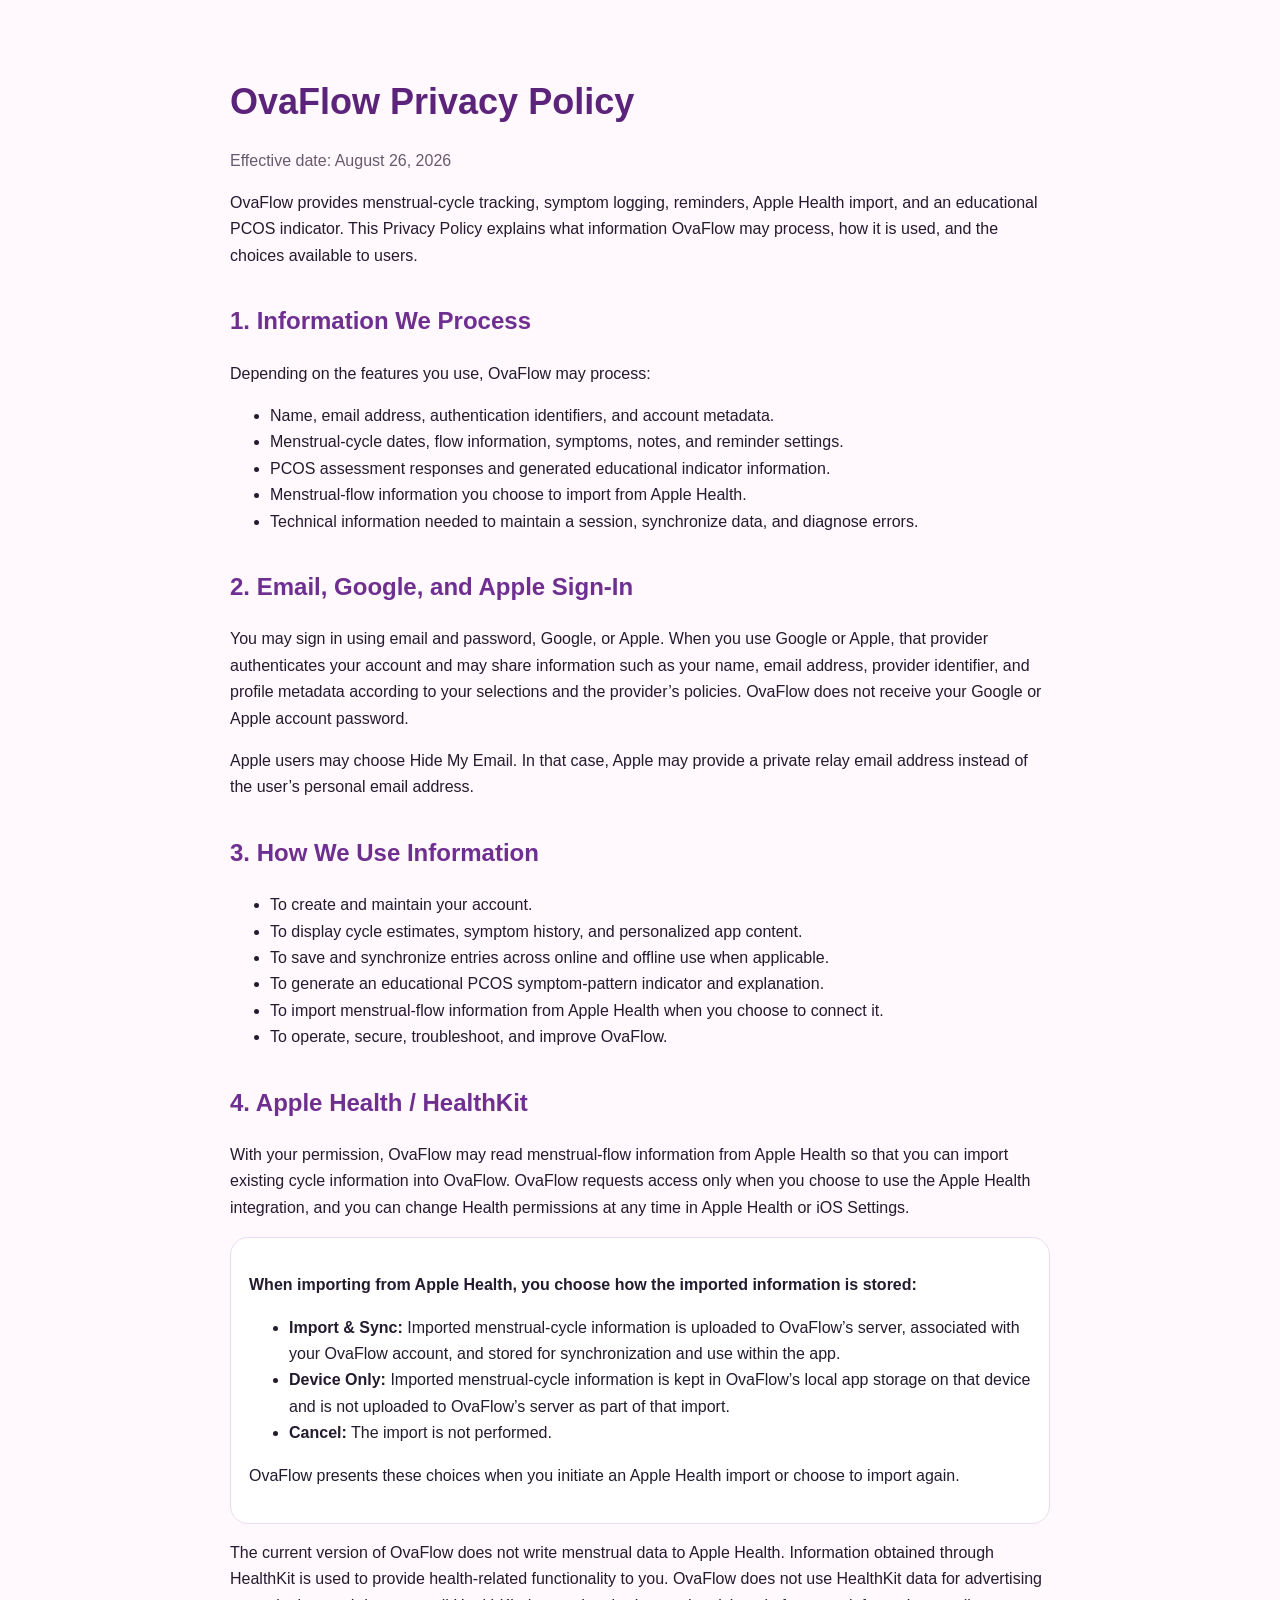
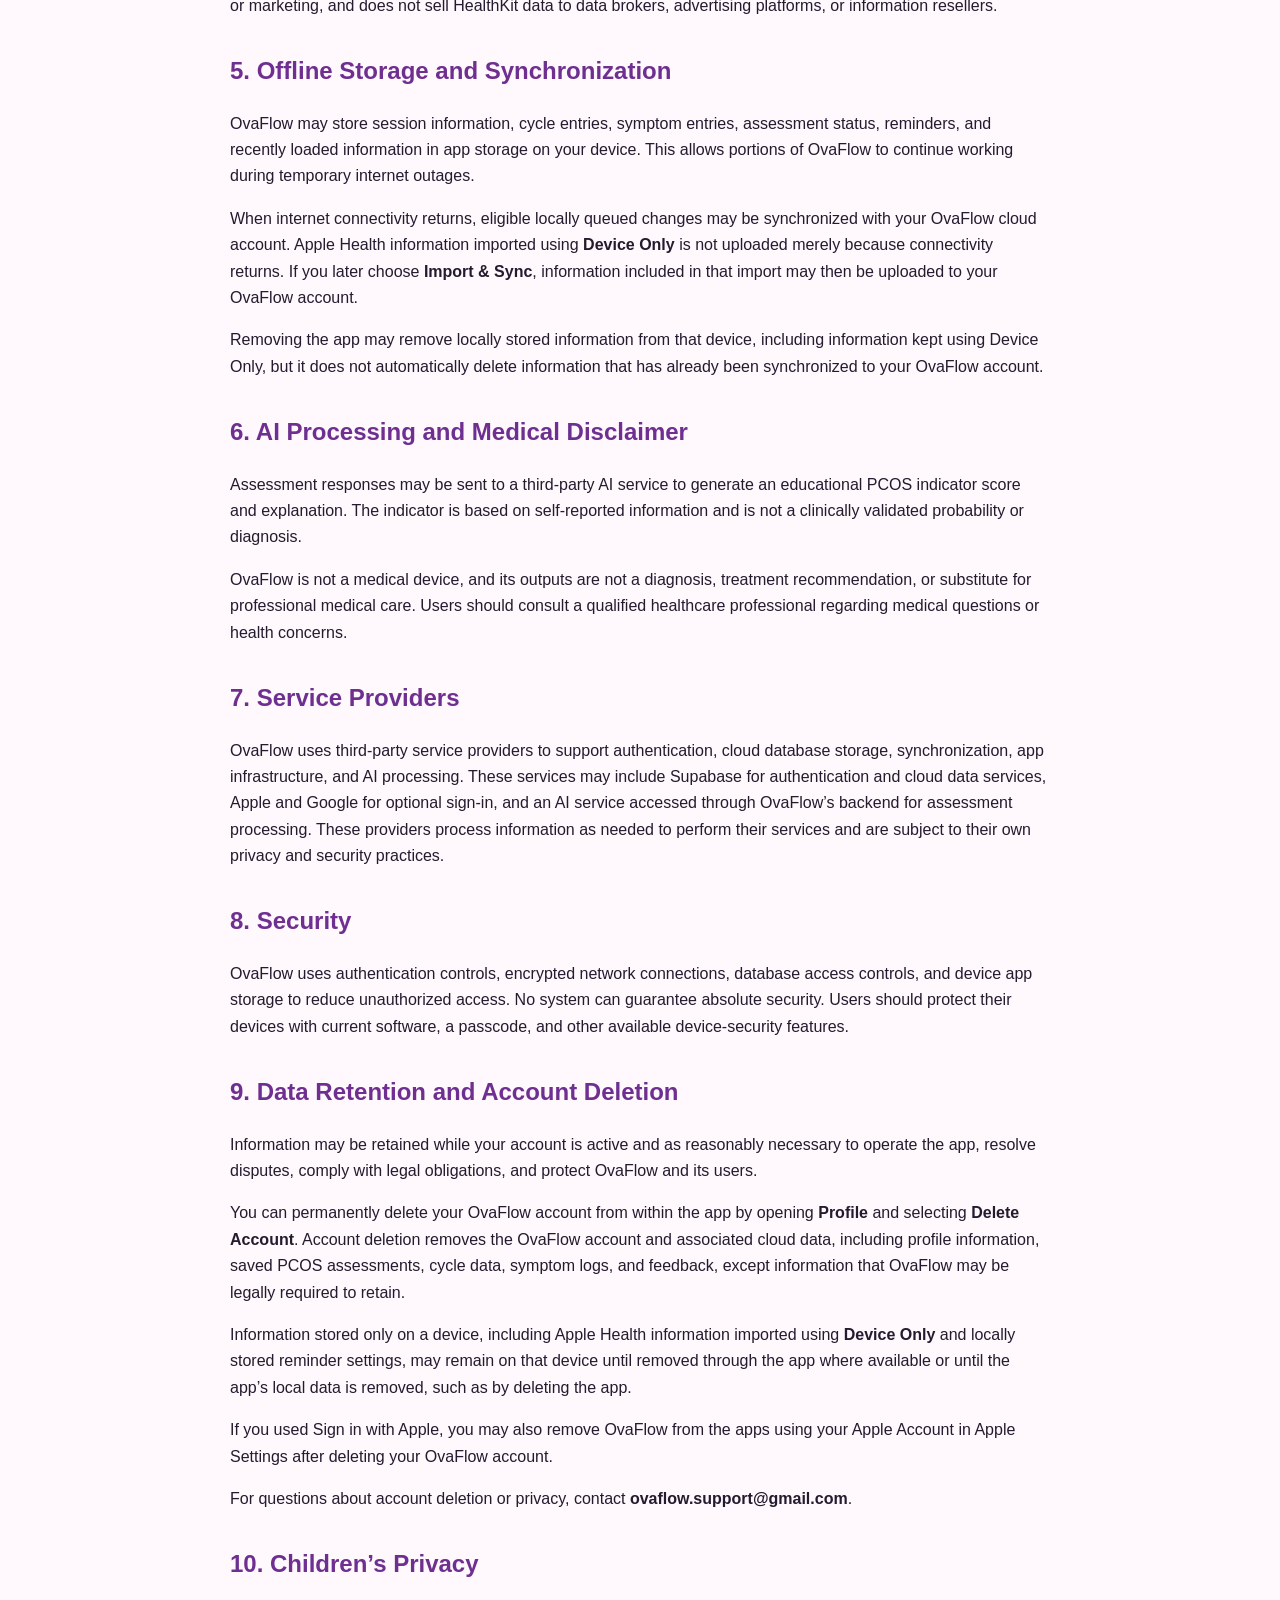
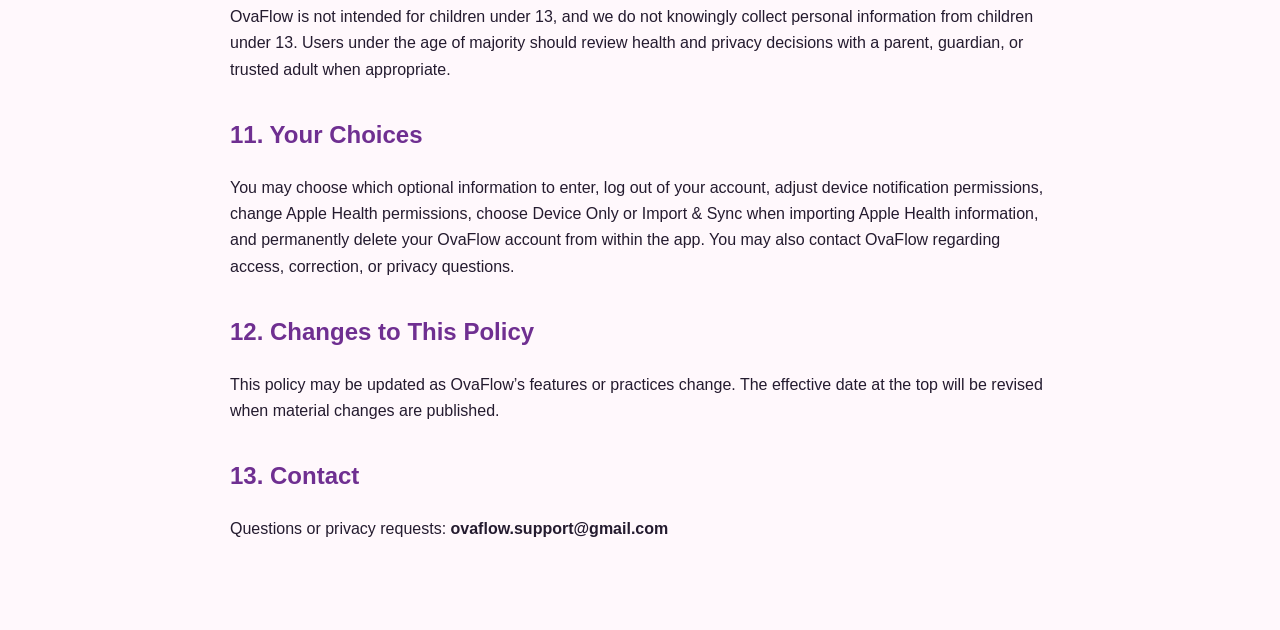
==== commit 02423bad: "Add files via upload" ====
--- a/privacy.html
+++ b/privacy.html
@@ -4,10 +4,7 @@
   <meta charset="utf-8" />
   <meta name="viewport" content="width=device-width, initial-scale=1" />
   <title>OvaFlow Privacy Policy</title>
-  <meta
-    name="description"
-    content="Privacy Policy for OvaFlow, a PCOS and menstrual-cycle tracking application."
-  />
+  <meta name="description" content="Privacy Policy for OvaFlow, a PCOS and menstrual-cycle tracking application." />
   <style>
     :root { color-scheme: light; font-family: -apple-system, BlinkMacSystemFont, "Segoe UI", sans-serif; }
     body { margin: 0; background: #fff8fc; color: #241b2f; line-height: 1.65; }
@@ -23,14 +20,8 @@
 <body>
 <main>
   <h1>OvaFlow Privacy Policy</h1>
-  <p class="meta">Effective date: August 16, 2026</p>
-
-  <p>
-    OvaFlow provides menstrual-cycle tracking, symptom logging, reminders,
-    Apple Health import, and an educational PCOS indicator. This Privacy Policy
-    explains what information OvaFlow may process, how it is used, and the
-    choices available to users.
-  </p>
+  <p class="meta">Effective date: August 26, 2026</p>
+  <p>OvaFlow provides menstrual-cycle tracking, symptom logging, reminders, Apple Health import, and an educational PCOS indicator. This Privacy Policy explains what information OvaFlow may process, how it is used, and the choices available to users.</p>
 
   <h2>1. Information We Process</h2>
   <p>Depending on the features you use, OvaFlow may process:</p>
@@ -43,145 +34,67 @@
   </ul>
 
   <h2>2. Email, Google, and Apple Sign-In</h2>
-  <p>
-    You may sign in using email and password, Google, or Apple. When you use
-    Google or Apple, that provider authenticates your account and may share
-    information such as your name, email address, provider identifier, and
-    profile metadata according to your selections and the provider’s policies.
-    OvaFlow does not receive your Google or Apple account password.
-  </p>
-  <p>
-    Apple users may choose Hide My Email. In that case, Apple may provide a
-    private relay email address instead of the user’s personal email address.
-  </p>
+  <p>You may sign in using email and password, Google, or Apple. When you use Google or Apple, that provider authenticates your account and may share information such as your name, email address, provider identifier, and profile metadata according to your selections and the provider’s policies. OvaFlow does not receive your Google or Apple account password.</p>
+  <p>Apple users may choose Hide My Email. In that case, Apple may provide a private relay email address instead of the user’s personal email address.</p>
 
   <h2>3. How We Use Information</h2>
   <ul>
     <li>To create and maintain your account.</li>
     <li>To display cycle estimates, symptom history, and personalized app content.</li>
-    <li>To save and synchronize entries across online and offline use.</li>
+    <li>To save and synchronize entries across online and offline use when applicable.</li>
     <li>To generate an educational PCOS symptom-pattern indicator and explanation.</li>
     <li>To import menstrual-flow information from Apple Health when you choose to connect it.</li>
     <li>To operate, secure, troubleshoot, and improve OvaFlow.</li>
   </ul>
 
   <h2>4. Apple Health / HealthKit</h2>
-  <p>
-    With your permission, OvaFlow may read menstrual-flow information from
-    Apple Health so that you can import existing cycle information into OvaFlow.
-    OvaFlow requests access only when you choose to use the Apple Health
-    integration, and you can change Health permissions at any time in Apple
-    Health or iOS Settings.
-  </p>
-  <p>
-    The current version of OvaFlow does not write menstrual data to Apple
-    Health. Information obtained through HealthKit is used to provide
-    health-related functionality to you. OvaFlow does not use HealthKit data
-    for advertising or marketing, and does not sell HealthKit data to data
-    brokers, advertising platforms, or information resellers.
-  </p>
+  <p>With your permission, OvaFlow may read menstrual-flow information from Apple Health so that you can import existing cycle information into OvaFlow. OvaFlow requests access only when you choose to use the Apple Health integration, and you can change Health permissions at any time in Apple Health or iOS Settings.</p>
+
+  <div class="card">
+    <p><strong>When importing from Apple Health, you choose how the imported information is stored:</strong></p>
+    <ul>
+      <li><strong>Import &amp; Sync:</strong> Imported menstrual-cycle information is uploaded to OvaFlow’s server, associated with your OvaFlow account, and stored for synchronization and use within the app.</li>
+      <li><strong>Device Only:</strong> Imported menstrual-cycle information is kept in OvaFlow’s local app storage on that device and is not uploaded to OvaFlow’s server as part of that import.</li>
+      <li><strong>Cancel:</strong> The import is not performed.</li>
+    </ul>
+    <p>OvaFlow presents these choices when you initiate an Apple Health import or choose to import again.</p>
+  </div>
+
+  <p>The current version of OvaFlow does not write menstrual data to Apple Health. Information obtained through HealthKit is used to provide health-related functionality to you. OvaFlow does not use HealthKit data for advertising or marketing, and does not sell HealthKit data to data brokers, advertising platforms, or information resellers.</p>
 
   <h2>5. Offline Storage and Synchronization</h2>
-  <p>
-    OvaFlow may store session information, cycle entries, symptom entries,
-    assessment status, reminders, and recently loaded information in app
-    storage on your device. This allows portions of OvaFlow to continue working
-    during temporary internet outages.
-  </p>
-  <p>
-    When internet connectivity returns, eligible locally queued changes may be
-    synchronized with your OvaFlow cloud account. Removing the app may remove
-    locally stored information from that device, but it does not automatically
-    delete information that has already been synchronized to your account.
-  </p>
+  <p>OvaFlow may store session information, cycle entries, symptom entries, assessment status, reminders, and recently loaded information in app storage on your device. This allows portions of OvaFlow to continue working during temporary internet outages.</p>
+  <p>When internet connectivity returns, eligible locally queued changes may be synchronized with your OvaFlow cloud account. Apple Health information imported using <strong>Device Only</strong> is not uploaded merely because connectivity returns. If you later choose <strong>Import &amp; Sync</strong>, information included in that import may then be uploaded to your OvaFlow account.</p>
+  <p>Removing the app may remove locally stored information from that device, including information kept using Device Only, but it does not automatically delete information that has already been synchronized to your OvaFlow account.</p>
 
   <h2>6. AI Processing and Medical Disclaimer</h2>
-  <p>
-    Assessment responses may be sent to a third-party AI service to generate an
-    educational PCOS indicator score and explanation. The indicator is based
-    on self-reported information and is not a clinically validated probability
-    or diagnosis.
-  </p>
-  <p>
-    OvaFlow is not a medical device, and its outputs are not a diagnosis,
-    treatment recommendation, or substitute for professional medical care.
-    Users should consult a qualified healthcare professional regarding medical
-    questions or health concerns.
-  </p>
+  <p>Assessment responses may be sent to a third-party AI service to generate an educational PCOS indicator score and explanation. The indicator is based on self-reported information and is not a clinically validated probability or diagnosis.</p>
+  <p>OvaFlow is not a medical device, and its outputs are not a diagnosis, treatment recommendation, or substitute for professional medical care. Users should consult a qualified healthcare professional regarding medical questions or health concerns.</p>
 
   <h2>7. Service Providers</h2>
-  <p>
-    OvaFlow uses third-party service providers to support authentication,
-    cloud database storage, synchronization, app infrastructure, and AI
-    processing. These services may include Supabase for authentication and
-    cloud data services, Apple and Google for optional sign-in, and an AI
-    service accessed through OvaFlow’s backend for assessment processing.
-    These providers process information as needed to perform their services
-    and are subject to their own privacy and security practices.
-  </p>
+  <p>OvaFlow uses third-party service providers to support authentication, cloud database storage, synchronization, app infrastructure, and AI processing. These services may include Supabase for authentication and cloud data services, Apple and Google for optional sign-in, and an AI service accessed through OvaFlow’s backend for assessment processing. These providers process information as needed to perform their services and are subject to their own privacy and security practices.</p>
 
   <h2>8. Security</h2>
-  <p>
-    OvaFlow uses authentication controls, encrypted network connections,
-    database access controls, and device app storage to reduce unauthorized
-    access. No system can guarantee absolute security. Users should protect
-    their devices with current software, a passcode, and other available
-    device-security features.
-  </p>
+  <p>OvaFlow uses authentication controls, encrypted network connections, database access controls, and device app storage to reduce unauthorized access. No system can guarantee absolute security. Users should protect their devices with current software, a passcode, and other available device-security features.</p>
 
   <h2>9. Data Retention and Account Deletion</h2>
-  <p>
-    Information may be retained while your account is active and as reasonably
-    necessary to operate the app, resolve disputes, comply with legal
-    obligations, and protect OvaFlow and its users.
-  </p>
-  <p>
-    You can permanently delete your OvaFlow account from within the app by
-    opening <strong>Profile</strong> and selecting <strong>Delete Account</strong>.
-    Account deletion removes the OvaFlow account and associated cloud data,
-    including profile information, saved PCOS assessments, cycle data, symptom
-    logs, reminder settings, and feedback, except information that OvaFlow may
-    be legally required to retain.
-  </p>
-  <p>
-    If you used Sign in with Apple, you may also remove OvaFlow from the apps
-    using your Apple Account in Apple Settings after deleting your OvaFlow
-    account.
-  </p>
-  <p>
-    For questions about account deletion or privacy, contact
-    <strong>ovaflow.support@gmail.com</strong>.
-  </p>
+  <p>Information may be retained while your account is active and as reasonably necessary to operate the app, resolve disputes, comply with legal obligations, and protect OvaFlow and its users.</p>
+  <p>You can permanently delete your OvaFlow account from within the app by opening <strong>Profile</strong> and selecting <strong>Delete Account</strong>. Account deletion removes the OvaFlow account and associated cloud data, including profile information, saved PCOS assessments, cycle data, symptom logs, and feedback, except information that OvaFlow may be legally required to retain.</p>
+  <p>Information stored only on a device, including Apple Health information imported using <strong>Device Only</strong> and locally stored reminder settings, may remain on that device until removed through the app where available or until the app’s local data is removed, such as by deleting the app.</p>
+  <p>If you used Sign in with Apple, you may also remove OvaFlow from the apps using your Apple Account in Apple Settings after deleting your OvaFlow account.</p>
+  <p>For questions about account deletion or privacy, contact <strong>ovaflow.support@gmail.com</strong>.</p>
 
   <h2>10. Children’s Privacy</h2>
-  <p>
-    OvaFlow is not intended for children under 13, and we do not knowingly
-    collect personal information from children under 13. Users under the age
-    of majority should review health and privacy decisions with a parent,
-    guardian, or trusted adult when appropriate.
-  </p>
+  <p>OvaFlow is not intended for children under 13, and we do not knowingly collect personal information from children under 13. Users under the age of majority should review health and privacy decisions with a parent, guardian, or trusted adult when appropriate.</p>
 
   <h2>11. Your Choices</h2>
-  <p>
-    You may choose which optional information to enter, log out of your
-    account, adjust device notification permissions, change Apple Health
-    permissions, and permanently delete your OvaFlow account from within the
-    app. You may also contact OvaFlow regarding access, correction, or privacy
-    questions.
-  </p>
+  <p>You may choose which optional information to enter, log out of your account, adjust device notification permissions, change Apple Health permissions, choose Device Only or Import &amp; Sync when importing Apple Health information, and permanently delete your OvaFlow account from within the app. You may also contact OvaFlow regarding access, correction, or privacy questions.</p>
 
   <h2>12. Changes to This Policy</h2>
-  <p>
-    This policy may be updated as OvaFlow’s features or practices change. The
-    effective date at the top will be revised when material changes are
-    published.
-  </p>
+  <p>This policy may be updated as OvaFlow’s features or practices change. The effective date at the top will be revised when material changes are published.</p>
 
   <h2>13. Contact</h2>
-  <p>
-    Questions or privacy requests:
-    <strong>ovaflow.support@gmail.com</strong>
-  </p>
+  <p>Questions or privacy requests: <strong>ovaflow.support@gmail.com</strong></p>
 </main>
 </body>
 </html>
